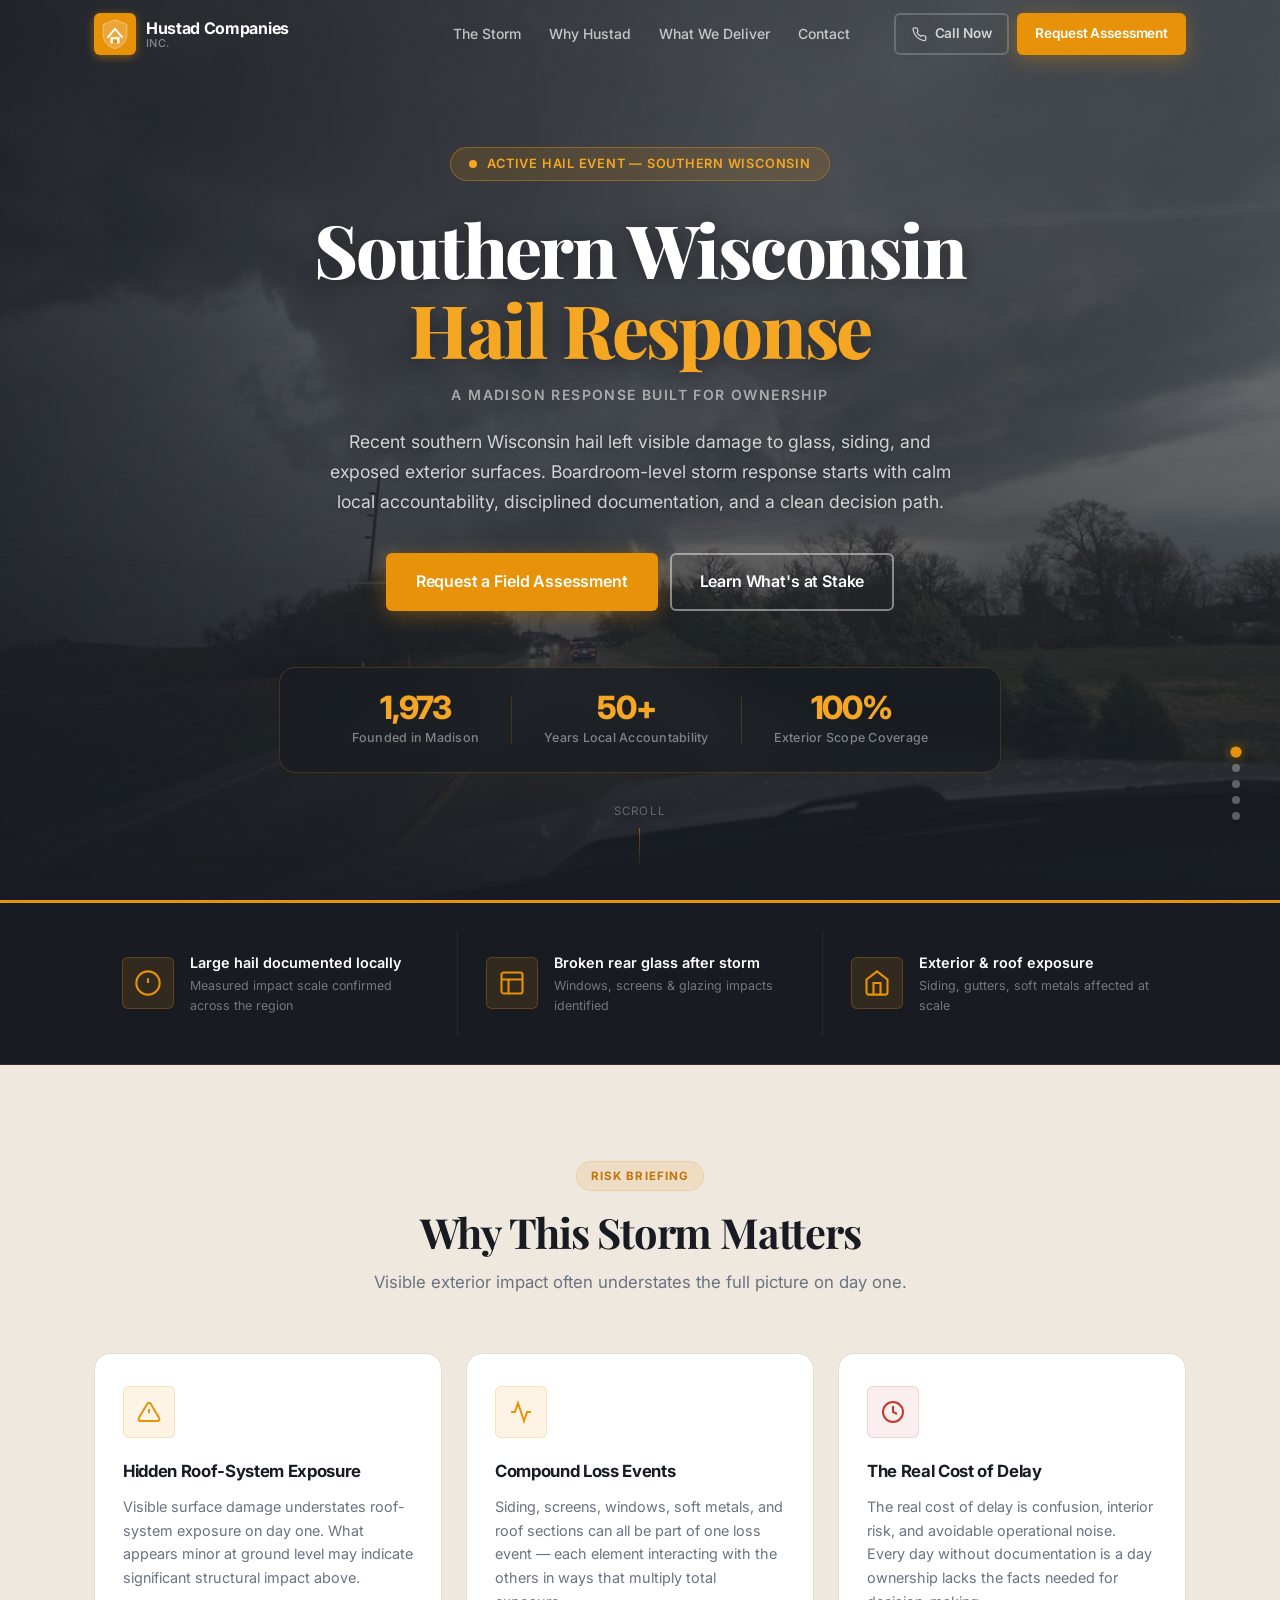
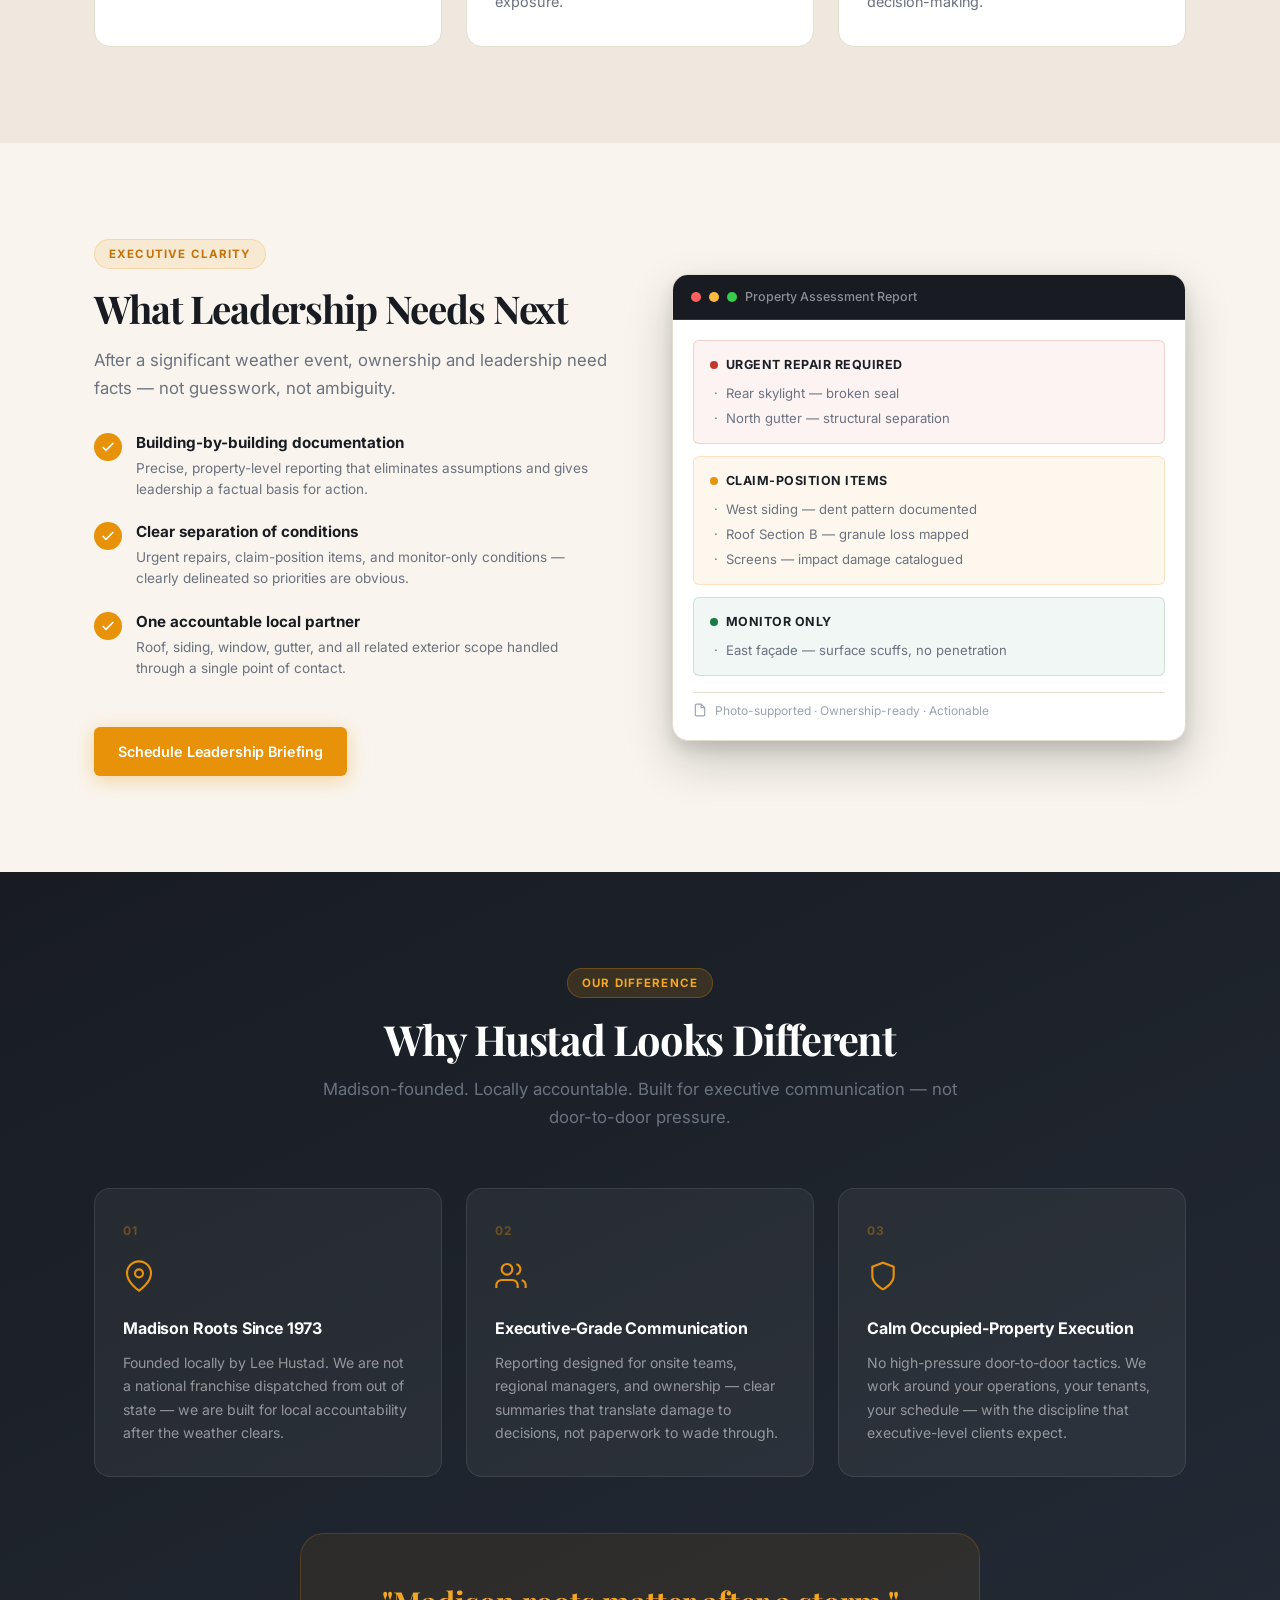
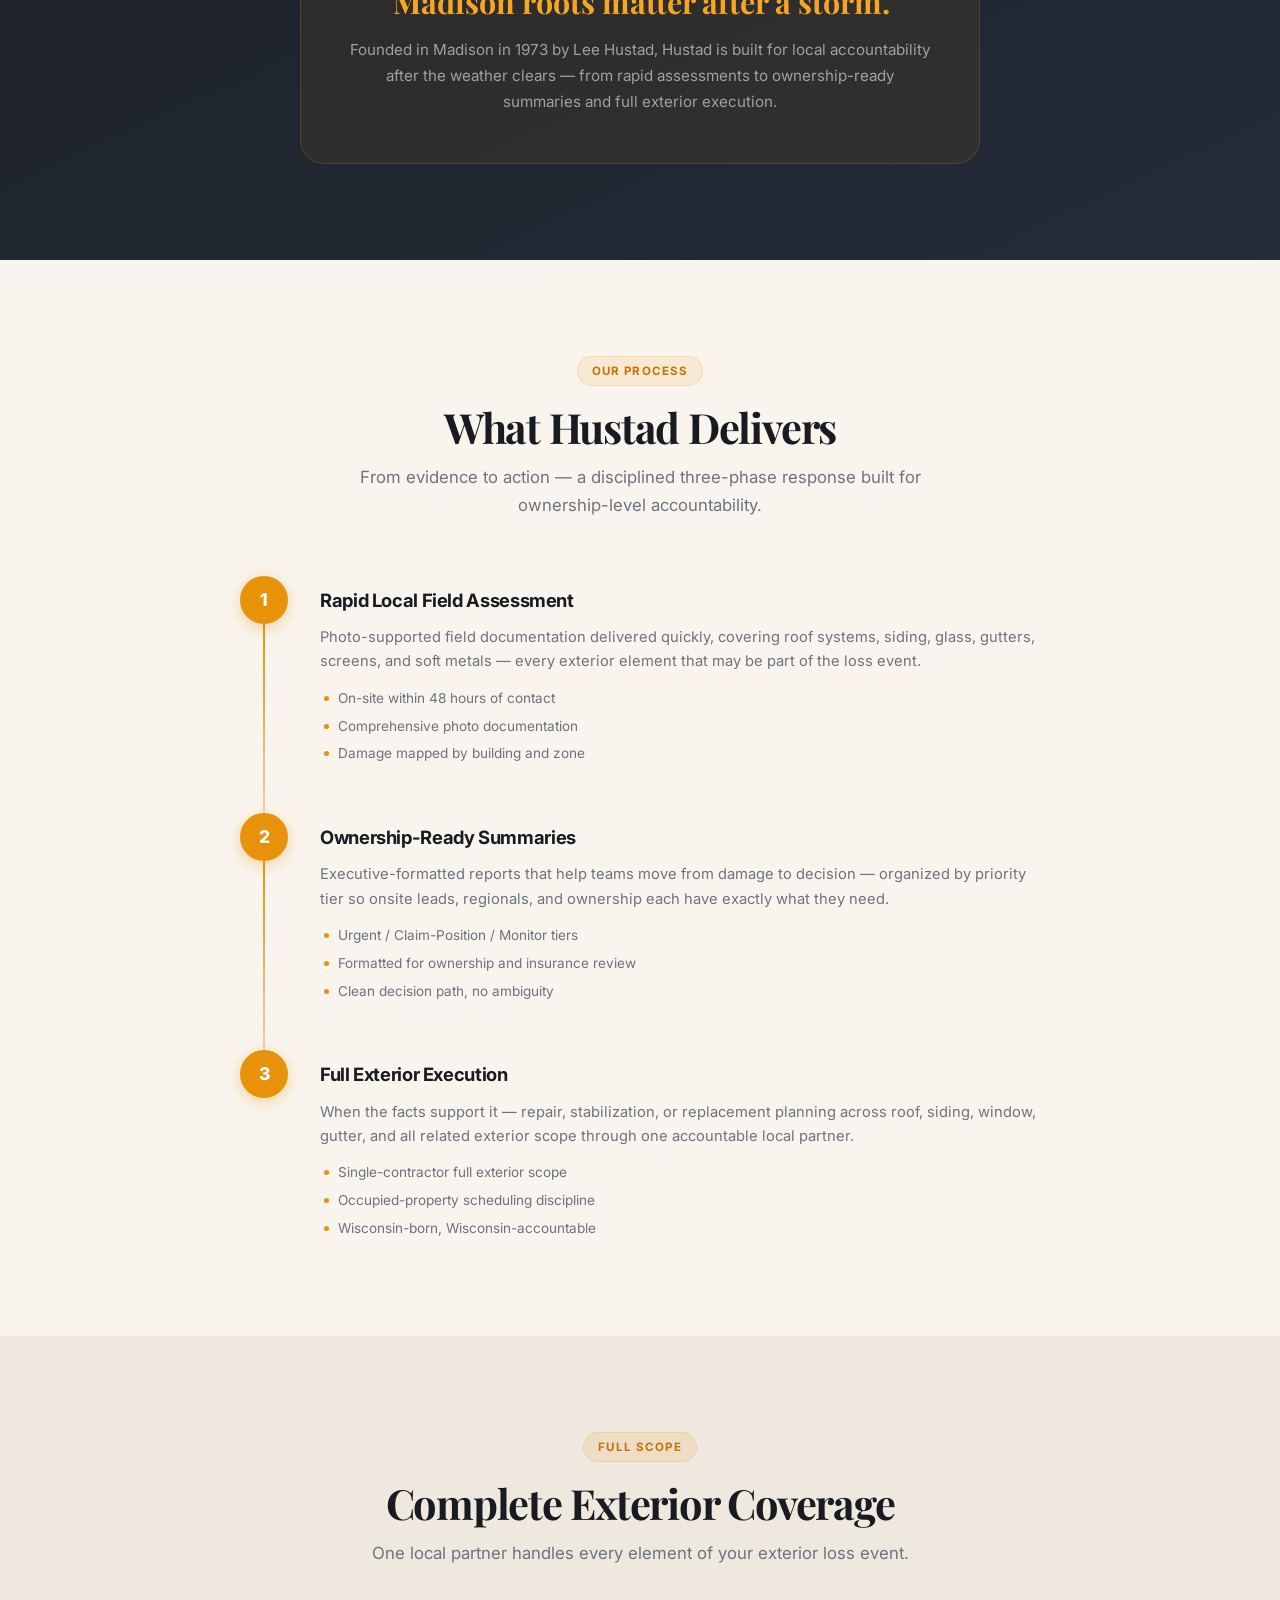
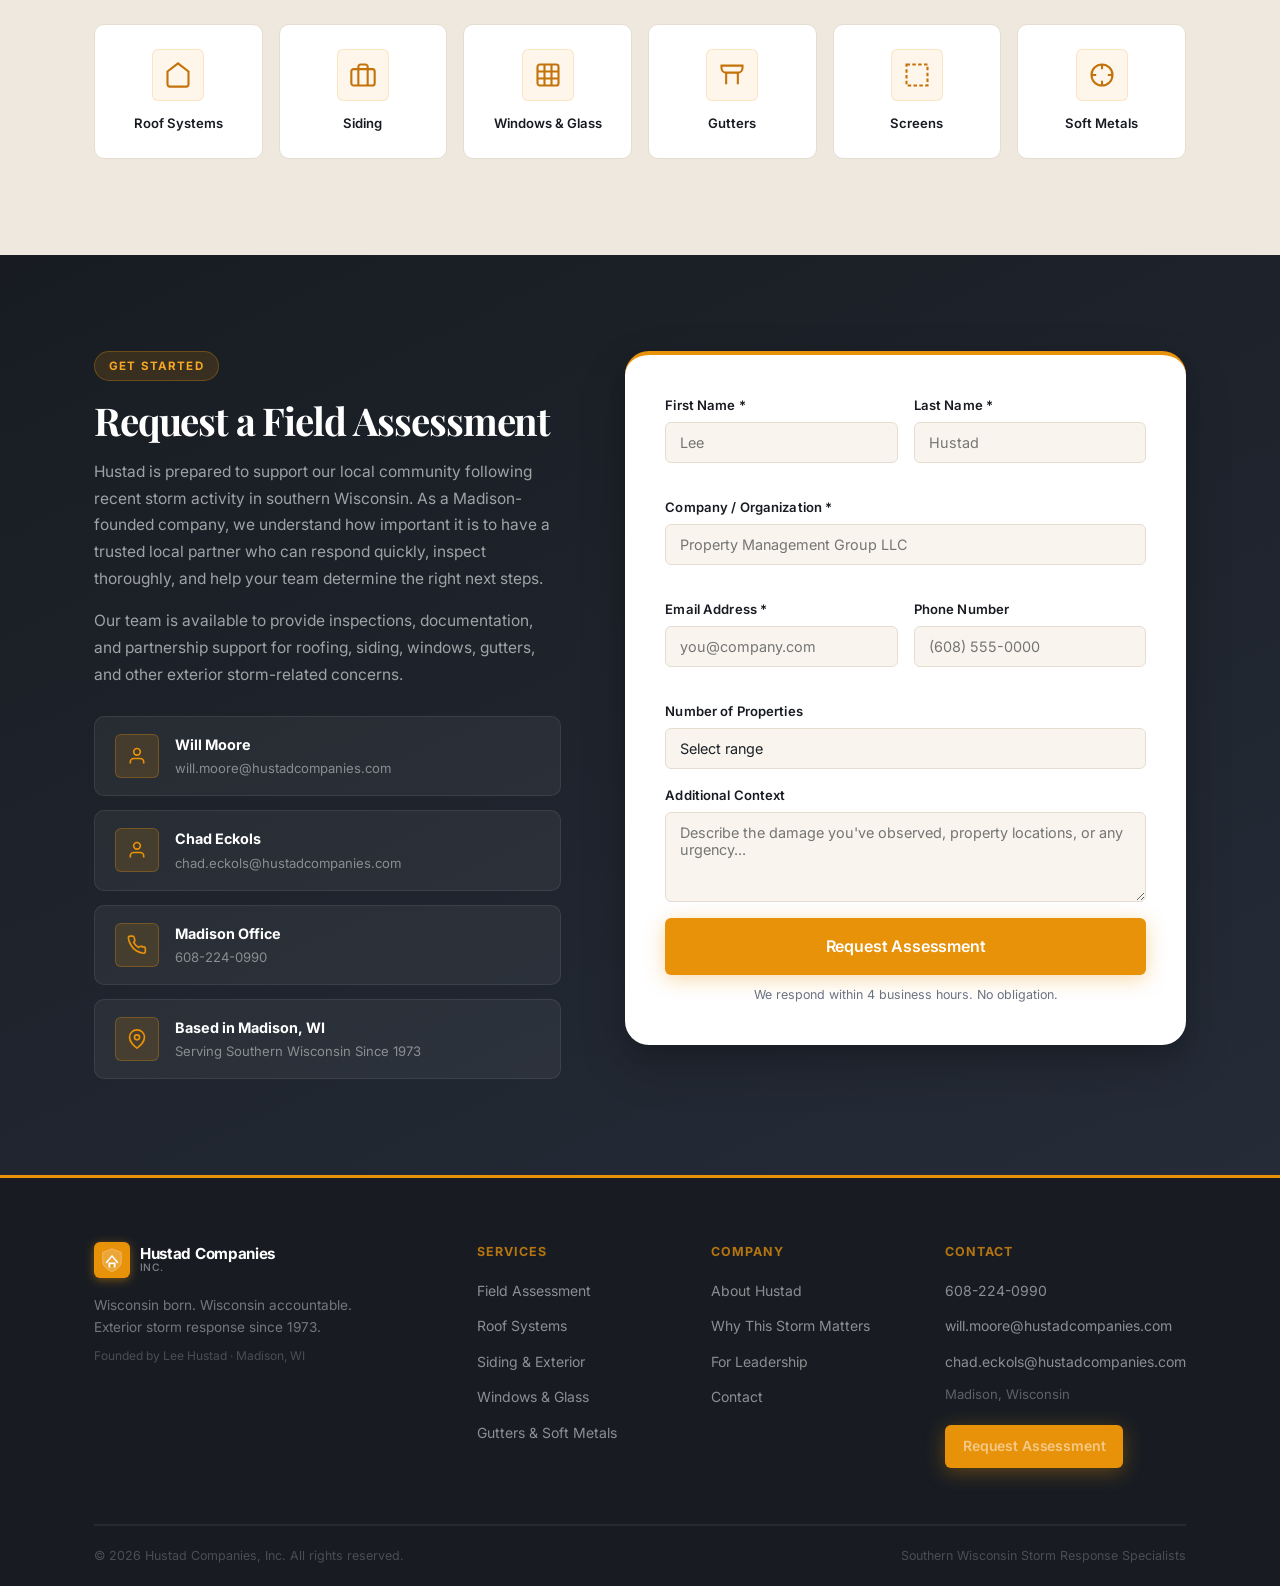
==== index.html @ a343a1a8 "first commit" ====
<!DOCTYPE html>
<html lang="en">
<head>
  <meta charset="UTF-8" />
  <meta name="viewport" content="width=device-width, initial-scale=1.0" />
  <title>Hustad Companies, Inc. | Southern Wisconsin Hail Response</title>
  <link rel="preconnect" href="https://fonts.googleapis.com" />
  <link rel="preconnect" href="https://fonts.gstatic.com" crossorigin />
  <link href="https://fonts.googleapis.com/css2?family=Inter:wght@300;400;500;600;700;800&family=Playfair+Display:wght@700;800&display=swap" rel="stylesheet" />
  <link rel="stylesheet" href="styles.css" />
</head>
<body>

  <!-- ─── NAV ─── -->
  <header class="nav" id="nav">
    <div class="nav__inner">
      <a class="nav__logo" href="#">
        <div class="nav__logo-mark">
          <svg width="28" height="30" viewBox="0 0 40 43" fill="none" xmlns="http://www.w3.org/2000/svg" aria-hidden="true">
            <!-- Shield body -->
            <path d="M20 1L37 7.8V21.5C37 32.5 29.5 39.8 20 42.5C10.5 39.8 3 32.5 3 21.5V7.8L20 1Z" fill="white" fill-opacity="0.18"/>
            <!-- Roof / gable -->
            <polyline points="10,26 20,14 30,26" stroke="white" stroke-width="2.8" stroke-linejoin="round" stroke-linecap="round" fill="none"/>
            <!-- House walls -->
            <rect x="13.5" y="26" width="13" height="9" fill="white"/>
            <!-- Door -->
            <rect x="17" y="29" width="6" height="6" rx="0.5" fill="#E8920A"/>
            <!-- Shield border accent -->
            <path d="M20 1L37 7.8V21.5C37 32.5 29.5 39.8 20 42.5C10.5 39.8 3 32.5 3 21.5V7.8L20 1Z" stroke="white" stroke-width="1.5" stroke-opacity="0.35" fill="none"/>
          </svg>
        </div>
        <div class="nav__logo-text-group">
          <span class="nav__logo-text">Hustad Companies</span>
          <span class="nav__logo-sub">Inc.</span>
        </div>
      </a>
      <nav class="nav__links" id="navLinks">
        <a href="#why-storm">The Storm</a>
        <a href="#why-hustad">Why Hustad</a>
        <a href="#what-we-deliver">What We Deliver</a>
        <a href="#contact">Contact</a>
      </nav>
      <div class="nav__cta-group">
        <a href="tel:+16082240990" class="btn btn--ghost btn--sm">
          <svg width="15" height="15" viewBox="0 0 24 24" fill="none" stroke="currentColor" stroke-width="2"><path d="M22 16.92v3a2 2 0 0 1-2.18 2 19.79 19.79 0 0 1-8.63-3.07A19.5 19.5 0 0 1 4.69 12a19.79 19.79 0 0 1-3.07-8.67A2 2 0 0 1 3.6 1.27h3a2 2 0 0 1 2 1.72c.127.96.361 1.903.7 2.81a2 2 0 0 1-.45 2.11L7.91 8.91a16 16 0 0 0 6.16 6.16l.97-.97a2 2 0 0 1 2.11-.45c.907.339 1.85.573 2.81.7A2 2 0 0 1 22 16.92z"/></svg>
          Call Now
        </a>
        <a href="#contact" class="btn btn--primary btn--sm">Request Assessment</a>
      </div>
      <button class="nav__hamburger" id="hamburger" aria-label="Toggle menu">
        <span></span><span></span><span></span>
      </button>
    </div>
  </header>

  <!-- ─── HERO ─── -->
  <section class="hero">
    <!-- Slideshow background -->
    <div class="hero__slideshow" id="heroSlideshow" aria-hidden="true">
      <div class="hero__slide active" style="background-image:url('images/storm-road.jpg')"></div>
      <div class="hero__slide" style="background-image:url('images/storm-roof.jpg')"></div>
      <div class="hero__slide" style="background-image:url('images/hail-stones.jpg')"></div>
      <div class="hero__slide" style="background-image:url('images/storm-mirror.jpg')"></div>
      <div class="hero__slide" style="background-image:url('images/storm-damage.jpg')"></div>
    </div>
    <div class="hero__overlay"></div>
    <!-- Slideshow nav dots -->
    <div class="hero__dots" id="heroSlideNav" aria-label="Slideshow navigation">
      <button class="hero__dot active" data-slide="0" aria-label="Slide 1"></button>
      <button class="hero__dot" data-slide="1" aria-label="Slide 2"></button>
      <button class="hero__dot" data-slide="2" aria-label="Slide 3"></button>
      <button class="hero__dot" data-slide="3" aria-label="Slide 4"></button>
      <button class="hero__dot" data-slide="4" aria-label="Slide 5"></button>
    </div>
    <div class="hero__inner">
      <div class="hero__badge">
        <span class="pulse-dot"></span>
        Active Hail Event — Southern Wisconsin
      </div>
      <h1 class="hero__headline">
        Southern Wisconsin<br />
        <em>Hail Response</em>
      </h1>
      <p class="hero__sub">A Madison Response Built for Ownership</p>
      <p class="hero__body">
        Recent southern Wisconsin hail left visible damage to glass, siding, and exposed exterior
        surfaces. Boardroom-level storm response starts with calm local accountability, disciplined
        documentation, and a clean decision path.
      </p>
      <div class="hero__actions">
        <a href="#contact" class="btn btn--primary btn--lg">Request a Field Assessment</a>
        <a href="#why-storm" class="btn btn--outline btn--lg">Learn What's at Stake</a>
      </div>
      <div class="hero__stats">
        <div class="stat">
          <span class="stat__num">1973</span>
          <span class="stat__label">Founded in Madison</span>
        </div>
        <div class="stat__divider"></div>
        <div class="stat">
          <span class="stat__num">50+</span>
          <span class="stat__label">Years Local Accountability</span>
        </div>
        <div class="stat__divider"></div>
        <div class="stat">
          <span class="stat__num">100%</span>
          <span class="stat__label">Exterior Scope Coverage</span>
        </div>
      </div>
    </div>
    <div class="hero__scroll-cue" aria-hidden="true">
      <span>Scroll</span>
      <div class="hero__scroll-line"></div>
    </div>
  </section>

  <!-- ─── IMPACT BANNER ─── -->
  <section class="impact-banner">
    <div class="container">
      <div class="impact-banner__grid">
        <div class="impact-item">
          <div class="impact-item__icon">
            <svg width="28" height="28" viewBox="0 0 24 24" fill="none" stroke="currentColor" stroke-width="1.8"><circle cx="12" cy="12" r="10"/><line x1="12" y1="8" x2="12" y2="12"/><line x1="12" y1="16" x2="12.01" y2="16"/></svg>
          </div>
          <div>
            <strong>Large hail documented locally</strong>
            <span>Measured impact scale confirmed across the region</span>
          </div>
        </div>
        <div class="impact-item">
          <div class="impact-item__icon">
            <svg width="28" height="28" viewBox="0 0 24 24" fill="none" stroke="currentColor" stroke-width="1.8"><rect x="3" y="3" width="18" height="18" rx="2"/><path d="M3 9h18M9 21V9"/></svg>
          </div>
          <div>
            <strong>Broken rear glass after storm</strong>
            <span>Windows, screens &amp; glazing impacts identified</span>
          </div>
        </div>
        <div class="impact-item">
          <div class="impact-item__icon">
            <svg width="28" height="28" viewBox="0 0 24 24" fill="none" stroke="currentColor" stroke-width="1.8"><path d="M3 9l9-7 9 7v11a2 2 0 0 1-2 2H5a2 2 0 0 1-2-2z"/><polyline points="9 22 9 12 15 12 15 22"/></svg>
          </div>
          <div>
            <strong>Exterior &amp; roof exposure</strong>
            <span>Siding, gutters, soft metals affected at scale</span>
          </div>
        </div>
      </div>
    </div>
  </section>

  <!-- ─── WHY STORM ─── -->
  <section class="section section--alt" id="why-storm">
    <div class="container">
      <div class="section__header">
        <div class="section__tag">Risk Briefing</div>
        <h2>Why This Storm Matters</h2>
        <p>Visible exterior impact often understates the full picture on day one.</p>
      </div>
      <div class="cards-grid">
        <div class="card card--accent">
          <div class="card__icon card__icon--amber">
            <svg width="24" height="24" viewBox="0 0 24 24" fill="none" stroke="currentColor" stroke-width="2"><path d="M10.29 3.86L1.82 18a2 2 0 0 0 1.71 3h16.94a2 2 0 0 0 1.71-3L13.71 3.86a2 2 0 0 0-3.42 0z"/><line x1="12" y1="9" x2="12" y2="13"/><line x1="12" y1="17" x2="12.01" y2="17"/></svg>
          </div>
          <h3>Hidden Roof-System Exposure</h3>
          <p>Visible surface damage understates roof-system exposure on day one. What appears minor at ground level may indicate significant structural impact above.</p>
        </div>
        <div class="card card--accent">
          <div class="card__icon card__icon--amber">
            <svg width="24" height="24" viewBox="0 0 24 24" fill="none" stroke="currentColor" stroke-width="2"><polyline points="22 12 18 12 15 21 9 3 6 12 2 12"/></svg>
          </div>
          <h3>Compound Loss Events</h3>
          <p>Siding, screens, windows, soft metals, and roof sections can all be part of one loss event — each element interacting with the others in ways that multiply total exposure.</p>
        </div>
        <div class="card card--accent">
          <div class="card__icon card__icon--red">
            <svg width="24" height="24" viewBox="0 0 24 24" fill="none" stroke="currentColor" stroke-width="2"><circle cx="12" cy="12" r="10"/><polyline points="12 6 12 12 16 14"/></svg>
          </div>
          <h3>The Real Cost of Delay</h3>
          <p>The real cost of delay is confusion, interior risk, and avoidable operational noise. Every day without documentation is a day ownership lacks the facts needed for decision-making.</p>
        </div>
      </div>
    </div>
  </section>

  <!-- ─── WHAT LEADERSHIP NEEDS ─── -->
  <section class="section" id="leadership">
    <div class="container">
      <div class="two-col">
        <div class="two-col__text">
          <div class="section__tag">Executive Clarity</div>
          <h2>What Leadership Needs Next</h2>
          <p class="lead">After a significant weather event, ownership and leadership need facts — not guesswork, not ambiguity.</p>
          <ul class="check-list">
            <li>
              <div class="check-list__icon">
                <svg width="16" height="16" viewBox="0 0 24 24" fill="none" stroke="currentColor" stroke-width="2.5"><polyline points="20 6 9 17 4 12"/></svg>
              </div>
              <div>
                <strong>Building-by-building documentation</strong>
                <span>Precise, property-level reporting that eliminates assumptions and gives leadership a factual basis for action.</span>
              </div>
            </li>
            <li>
              <div class="check-list__icon">
                <svg width="16" height="16" viewBox="0 0 24 24" fill="none" stroke="currentColor" stroke-width="2.5"><polyline points="20 6 9 17 4 12"/></svg>
              </div>
              <div>
                <strong>Clear separation of conditions</strong>
                <span>Urgent repairs, claim-position items, and monitor-only conditions — clearly delineated so priorities are obvious.</span>
              </div>
            </li>
            <li>
              <div class="check-list__icon">
                <svg width="16" height="16" viewBox="0 0 24 24" fill="none" stroke="currentColor" stroke-width="2.5"><polyline points="20 6 9 17 4 12"/></svg>
              </div>
              <div>
                <strong>One accountable local partner</strong>
                <span>Roof, siding, window, gutter, and all related exterior scope handled through a single point of contact.</span>
              </div>
            </li>
          </ul>
          <a href="#contact" class="btn btn--primary btn--md mt-1">Schedule Leadership Briefing</a>
        </div>
        <div class="two-col__visual">
          <div class="visual-card">
            <div class="visual-card__header">
              <div class="visual-card__dot visual-card__dot--red"></div>
              <div class="visual-card__dot visual-card__dot--amber"></div>
              <div class="visual-card__dot visual-card__dot--green"></div>
              <span>Property Assessment Report</span>
            </div>
            <div class="visual-card__body">
              <div class="report-row report-row--urgent">
                <div class="report-row__label">
                  <div class="report-dot report-dot--red"></div>
                  Urgent Repair Required
                </div>
                <div class="report-row__items">
                  <span>Rear skylight — broken seal</span>
                  <span>North gutter — structural separation</span>
                </div>
              </div>
              <div class="report-row report-row--claim">
                <div class="report-row__label">
                  <div class="report-dot report-dot--amber"></div>
                  Claim-Position Items
                </div>
                <div class="report-row__items">
                  <span>West siding — dent pattern documented</span>
                  <span>Roof Section B — granule loss mapped</span>
                  <span>Screens — impact damage catalogued</span>
                </div>
              </div>
              <div class="report-row report-row--monitor">
                <div class="report-row__label">
                  <div class="report-dot report-dot--green"></div>
                  Monitor Only
                </div>
                <div class="report-row__items">
                  <span>East façade — surface scuffs, no penetration</span>
                </div>
              </div>
              <div class="report-footer">
                <svg width="14" height="14" viewBox="0 0 24 24" fill="none" stroke="currentColor" stroke-width="2"><path d="M14 2H6a2 2 0 0 0-2 2v16a2 2 0 0 0 2 2h12a2 2 0 0 0 2-2V8z"/><polyline points="14 2 14 8 20 8"/></svg>
                Photo-supported · Ownership-ready · Actionable
              </div>
            </div>
          </div>
        </div>
      </div>
    </div>
  </section>

  <!-- ─── WHY HUSTAD ─── -->
  <section class="section section--dark" id="why-hustad">
    <div class="container">
      <div class="section__header section__header--light">
        <div class="section__tag section__tag--light">Our Difference</div>
        <h2>Why Hustad Looks Different</h2>
        <p>Madison-founded. Locally accountable. Built for executive communication — not door-to-door pressure.</p>
      </div>
      <div class="diff-grid">
        <div class="diff-card">
          <div class="diff-card__number">01</div>
          <div class="diff-card__icon">
            <svg width="32" height="32" viewBox="0 0 24 24" fill="none" stroke="currentColor" stroke-width="1.6"><path d="M21 10c0 7-9 13-9 13s-9-6-9-13a9 9 0 0 1 18 0z"/><circle cx="12" cy="10" r="3"/></svg>
          </div>
          <h3>Madison Roots Since 1973</h3>
          <p>Founded locally by Lee Hustad. We are not a national franchise dispatched from out of state — we are built for local accountability after the weather clears.</p>
        </div>
        <div class="diff-card">
          <div class="diff-card__number">02</div>
          <div class="diff-card__icon">
            <svg width="32" height="32" viewBox="0 0 24 24" fill="none" stroke="currentColor" stroke-width="1.6"><path d="M17 21v-2a4 4 0 0 0-4-4H5a4 4 0 0 0-4 4v2"/><circle cx="9" cy="7" r="4"/><path d="M23 21v-2a4 4 0 0 0-3-3.87"/><path d="M16 3.13a4 4 0 0 1 0 7.75"/></svg>
          </div>
          <h3>Executive-Grade Communication</h3>
          <p>Reporting designed for onsite teams, regional managers, and ownership — clear summaries that translate damage to decisions, not paperwork to wade through.</p>
        </div>
        <div class="diff-card">
          <div class="diff-card__number">03</div>
          <div class="diff-card__icon">
            <svg width="32" height="32" viewBox="0 0 24 24" fill="none" stroke="currentColor" stroke-width="1.6"><path d="M12 22s8-4 8-10V5l-8-3-8 3v7c0 6 8 10 8 10z"/></svg>
          </div>
          <h3>Calm Occupied-Property Execution</h3>
          <p>No high-pressure door-to-door tactics. We work around your operations, your tenants, your schedule — with the discipline that executive-level clients expect.</p>
        </div>
      </div>
      <div class="origin-block">
        <div class="origin-block__quote">
          "Madison roots matter after a storm."
        </div>
        <p>Founded in Madison in 1973 by Lee Hustad, Hustad is built for local accountability after the weather clears — from rapid assessments to ownership-ready summaries and full exterior execution.</p>
      </div>
    </div>
  </section>

  <!-- ─── WHAT WE DELIVER ─── -->
  <section class="section" id="what-we-deliver">
    <div class="container">
      <div class="section__header">
        <div class="section__tag">Our Process</div>
        <h2>What Hustad Delivers</h2>
        <p>From evidence to action — a disciplined three-phase response built for ownership-level accountability.</p>
      </div>
      <div class="process-steps">
        <div class="process-step">
          <div class="process-step__num">1</div>
          <div class="process-step__connector"></div>
          <div class="process-step__content">
            <h3>Rapid Local Field Assessment</h3>
            <p>Photo-supported field documentation delivered quickly, covering roof systems, siding, glass, gutters, screens, and soft metals — every exterior element that may be part of the loss event.</p>
            <ul class="mini-list">
              <li>On-site within 48 hours of contact</li>
              <li>Comprehensive photo documentation</li>
              <li>Damage mapped by building and zone</li>
            </ul>
          </div>
        </div>
        <div class="process-step">
          <div class="process-step__num">2</div>
          <div class="process-step__connector"></div>
          <div class="process-step__content">
            <h3>Ownership-Ready Summaries</h3>
            <p>Executive-formatted reports that help teams move from damage to decision — organized by priority tier so onsite leads, regionals, and ownership each have exactly what they need.</p>
            <ul class="mini-list">
              <li>Urgent / Claim-Position / Monitor tiers</li>
              <li>Formatted for ownership and insurance review</li>
              <li>Clean decision path, no ambiguity</li>
            </ul>
          </div>
        </div>
        <div class="process-step">
          <div class="process-step__num">3</div>
          <div class="process-step__content">
            <h3>Full Exterior Execution</h3>
            <p>When the facts support it — repair, stabilization, or replacement planning across roof, siding, window, gutter, and all related exterior scope through one accountable local partner.</p>
            <ul class="mini-list">
              <li>Single-contractor full exterior scope</li>
              <li>Occupied-property scheduling discipline</li>
              <li>Wisconsin-born, Wisconsin-accountable</li>
            </ul>
          </div>
        </div>
      </div>
    </div>
  </section>

  <!-- ─── SCOPE COVERAGE ─── -->
  <section class="section section--alt">
    <div class="container">
      <div class="section__header">
        <div class="section__tag">Full Scope</div>
        <h2>Complete Exterior Coverage</h2>
        <p>One local partner handles every element of your exterior loss event.</p>
      </div>
      <div class="scope-grid">
        <div class="scope-item">
          <div class="scope-item__icon">
            <svg width="28" height="28" viewBox="0 0 24 24" fill="none" stroke="currentColor" stroke-width="1.8"><path d="M3 9l9-7 9 7v11a2 2 0 0 1-2 2H5a2 2 0 0 1-2-2z"/></svg>
          </div>
          <span>Roof Systems</span>
        </div>
        <div class="scope-item">
          <div class="scope-item__icon">
            <svg width="28" height="28" viewBox="0 0 24 24" fill="none" stroke="currentColor" stroke-width="1.8"><rect x="2" y="7" width="20" height="14" rx="2"/><path d="M16 21V5a2 2 0 0 0-2-2h-4a2 2 0 0 0-2 2v16"/></svg>
          </div>
          <span>Siding</span>
        </div>
        <div class="scope-item">
          <div class="scope-item__icon">
            <svg width="28" height="28" viewBox="0 0 24 24" fill="none" stroke="currentColor" stroke-width="1.8"><rect x="3" y="3" width="18" height="18" rx="2"/><path d="M3 9h18M3 15h18M9 3v18M15 3v18"/></svg>
          </div>
          <span>Windows &amp; Glass</span>
        </div>
        <div class="scope-item">
          <div class="scope-item__icon">
            <svg width="28" height="28" viewBox="0 0 24 24" fill="none" stroke="currentColor" stroke-width="1.8"><path d="M3 4h18v2a4 4 0 0 1-4 4H7a4 4 0 0 1-4-4V4z"/><path d="M7 10v10M17 10v10"/></svg>
          </div>
          <span>Gutters</span>
        </div>
        <div class="scope-item">
          <div class="scope-item__icon">
            <svg width="28" height="28" viewBox="0 0 24 24" fill="none" stroke="currentColor" stroke-width="1.8"><path d="M3 3h18v18H3z" stroke-dasharray="3 2"/></svg>
          </div>
          <span>Screens</span>
        </div>
        <div class="scope-item">
          <div class="scope-item__icon">
            <svg width="28" height="28" viewBox="0 0 24 24" fill="none" stroke="currentColor" stroke-width="1.8"><circle cx="12" cy="12" r="9"/><path d="M12 3v4M12 17v4M3 12h4M17 12h4"/></svg>
          </div>
          <span>Soft Metals</span>
        </div>
      </div>
    </div>
  </section>

  <!-- ─── CONTACT ─── -->
  <section class="section section--dark" id="contact">
    <div class="container">
      <div class="contact-grid">
        <div class="contact-info">
          <div class="section__tag section__tag--light">Get Started</div>
          <h2>Request a Field Assessment</h2>
          <p>Hustad is prepared to support our local community following recent storm activity in southern Wisconsin. As a Madison-founded company, we understand how important it is to have a trusted local partner who can respond quickly, inspect thoroughly, and help your team determine the right next steps.</p>
          <p class="contact-info__sub">Our team is available to provide inspections, documentation, and partnership support for roofing, siding, windows, gutters, and other exterior storm-related concerns.</p>
          <div class="contact-methods">
            <a href="mailto:will.moore@hustadcompanies.com" class="contact-method">
              <div class="contact-method__icon">
                <svg width="20" height="20" viewBox="0 0 24 24" fill="none" stroke="currentColor" stroke-width="2"><path d="M20 21v-2a4 4 0 0 0-4-4H8a4 4 0 0 0-4 4v2"/><circle cx="12" cy="7" r="4"/></svg>
              </div>
              <div>
                <strong>Will Moore</strong>
                <span>will.moore@hustadcompanies.com</span>
              </div>
            </a>
            <a href="mailto:chad.eckols@hustadcompanies.com" class="contact-method">
              <div class="contact-method__icon">
                <svg width="20" height="20" viewBox="0 0 24 24" fill="none" stroke="currentColor" stroke-width="2"><path d="M20 21v-2a4 4 0 0 0-4-4H8a4 4 0 0 0-4 4v2"/><circle cx="12" cy="7" r="4"/></svg>
              </div>
              <div>
                <strong>Chad Eckols</strong>
                <span>chad.eckols@hustadcompanies.com</span>
              </div>
            </a>
            <a href="tel:+16082240990" class="contact-method">
              <div class="contact-method__icon">
                <svg width="20" height="20" viewBox="0 0 24 24" fill="none" stroke="currentColor" stroke-width="2"><path d="M22 16.92v3a2 2 0 0 1-2.18 2 19.79 19.79 0 0 1-8.63-3.07A19.5 19.5 0 0 1 4.69 12a19.79 19.79 0 0 1-3.07-8.67A2 2 0 0 1 3.6 1.27h3a2 2 0 0 1 2 1.72c.127.96.361 1.903.7 2.81a2 2 0 0 1-.45 2.11L7.91 8.91a16 16 0 0 0 6.16 6.16l.97-.97a2 2 0 0 1 2.11-.45c.907.339 1.85.573 2.81.7A2 2 0 0 1 22 16.92z"/></svg>
              </div>
              <div>
                <strong>Madison Office</strong>
                <span>608-224-0990</span>
              </div>
            </a>
            <div class="contact-method contact-method--static">
              <div class="contact-method__icon">
                <svg width="20" height="20" viewBox="0 0 24 24" fill="none" stroke="currentColor" stroke-width="2"><path d="M21 10c0 7-9 13-9 13s-9-6-9-13a9 9 0 0 1 18 0z"/><circle cx="12" cy="10" r="3"/></svg>
              </div>
              <div>
                <strong>Based in Madison, WI</strong>
                <span>Serving Southern Wisconsin Since 1973</span>
              </div>
            </div>
          </div>
        </div>
        <div class="contact-form-wrap">
          <form class="contact-form" id="contactForm" novalidate>
            <div class="form-row">
              <div class="form-group">
                <label for="firstName">First Name *</label>
                <input type="text" id="firstName" name="firstName" placeholder="Lee" required />
                <span class="form-error" id="firstNameError"></span>
              </div>
              <div class="form-group">
                <label for="lastName">Last Name *</label>
                <input type="text" id="lastName" name="lastName" placeholder="Hustad" required />
                <span class="form-error" id="lastNameError"></span>
              </div>
            </div>
            <div class="form-group">
              <label for="company">Company / Organization *</label>
              <input type="text" id="company" name="company" placeholder="Property Management Group LLC" required />
              <span class="form-error" id="companyError"></span>
            </div>
            <div class="form-row">
              <div class="form-group">
                <label for="email">Email Address *</label>
                <input type="email" id="email" name="email" placeholder="you@company.com" required />
                <span class="form-error" id="emailError"></span>
              </div>
              <div class="form-group">
                <label for="phone">Phone Number</label>
                <input type="tel" id="phone" name="phone" placeholder="(608) 555-0000" />
              </div>
            </div>
            <div class="form-group">
              <label for="propertyCount">Number of Properties</label>
              <select id="propertyCount" name="propertyCount">
                <option value="">Select range</option>
                <option value="1">1 property</option>
                <option value="2-5">2–5 properties</option>
                <option value="6-20">6–20 properties</option>
                <option value="21+">21+ properties</option>
              </select>
            </div>
            <div class="form-group">
              <label for="message">Additional Context</label>
              <textarea id="message" name="message" rows="3" placeholder="Describe the damage you've observed, property locations, or any urgency..."></textarea>
            </div>
            <!-- Hidden fields for email context -->
            <input type="checkbox" name="botcheck" class="hidden" tabindex="-1" autocomplete="off" />
            <input type="hidden" id="submittedAt" name="submitted_at" />
            <div class="form-footer">
              <button type="submit" class="btn btn--primary btn--lg btn--full" id="submitBtn">
                <span id="submitLabel">Request Assessment</span>
                <svg id="submitSpinner" class="spinner hidden" width="18" height="18" viewBox="0 0 24 24" fill="none" stroke="currentColor" stroke-width="2"><path d="M21 12a9 9 0 1 1-6.219-8.56"/></svg>
              </button>
              <p class="form-note">We respond within 4 business hours. No obligation.</p>
            </div>
            <div class="form-error-msg hidden" id="formError">
              <svg width="18" height="18" viewBox="0 0 24 24" fill="none" stroke="currentColor" stroke-width="2"><circle cx="12" cy="12" r="10"/><line x1="12" y1="8" x2="12" y2="12"/><line x1="12" y1="16" x2="12.01" y2="16"/></svg>
              <span id="formErrorText">Unable to send your request. Please call us directly at 608-224-0990.</span>
            </div>
            <div class="form-success hidden" id="formSuccess">
              <div class="form-success__icon">
                <svg width="32" height="32" viewBox="0 0 24 24" fill="none" stroke="currentColor" stroke-width="2"><polyline points="20 6 9 17 4 12"/></svg>
              </div>
              <h3>Request Received</h3>
              <p>A member of the Hustad Companies, Inc. response team will be in contact within 4 business hours to schedule your field assessment.</p>
            </div>
          </form>
        </div>
      </div>
    </div>
  </section>

  <!-- ─── FOOTER ─── -->
  <footer class="footer">
    <div class="container">
      <div class="footer__grid">
        <div class="footer__brand">
          <div class="footer__logo">
            <div class="nav__logo-mark">
              <svg width="22" height="24" viewBox="0 0 40 43" fill="none" xmlns="http://www.w3.org/2000/svg" aria-hidden="true">
                <path d="M20 1L37 7.8V21.5C37 32.5 29.5 39.8 20 42.5C10.5 39.8 3 32.5 3 21.5V7.8L20 1Z" fill="white" fill-opacity="0.18"/>
                <polyline points="10,26 20,14 30,26" stroke="white" stroke-width="2.8" stroke-linejoin="round" stroke-linecap="round" fill="none"/>
                <rect x="13.5" y="26" width="13" height="9" fill="white"/>
                <rect x="17" y="29" width="6" height="6" rx="0.5" fill="#E8920A"/>
                <path d="M20 1L37 7.8V21.5C37 32.5 29.5 39.8 20 42.5C10.5 39.8 3 32.5 3 21.5V7.8L20 1Z" stroke="white" stroke-width="1.5" stroke-opacity="0.35" fill="none"/>
              </svg>
            </div>
            <div class="nav__logo-text-group">
              <span class="nav__logo-text">Hustad Companies</span>
              <span class="nav__logo-sub">Inc.</span>
            </div>
          </div>
          <p>Wisconsin born. Wisconsin accountable.<br />Exterior storm response since 1973.</p>
          <p class="footer__founding">Founded by Lee Hustad · Madison, WI</p>
        </div>
        <div class="footer__col">
          <h4>Services</h4>
          <ul>
            <li><a href="#what-we-deliver">Field Assessment</a></li>
            <li><a href="#what-we-deliver">Roof Systems</a></li>
            <li><a href="#what-we-deliver">Siding &amp; Exterior</a></li>
            <li><a href="#what-we-deliver">Windows &amp; Glass</a></li>
            <li><a href="#what-we-deliver">Gutters &amp; Soft Metals</a></li>
          </ul>
        </div>
        <div class="footer__col">
          <h4>Company</h4>
          <ul>
            <li><a href="#why-hustad">About Hustad</a></li>
            <li><a href="#why-storm">Why This Storm Matters</a></li>
            <li><a href="#leadership">For Leadership</a></li>
            <li><a href="#contact">Contact</a></li>
          </ul>
        </div>
        <div class="footer__col">
          <h4>Contact</h4>
          <ul>
            <li><a href="tel:+16082240990">608-224-0990</a></li>
            <li><a href="mailto:will.moore@hustadcompanies.com">will.moore@hustadcompanies.com</a></li>
            <li><a href="mailto:chad.eckols@hustadcompanies.com">chad.eckols@hustadcompanies.com</a></li>
            <li class="footer__location">Madison, Wisconsin</li>
          </ul>
          <a href="#contact" class="btn btn--primary btn--sm mt-1">Request Assessment</a>
        </div>
      </div>
      <div class="footer__bottom">
        <span>&copy; 2026 Hustad Companies, Inc. All rights reserved.</span>
        <span>Southern Wisconsin Storm Response Specialists</span>
      </div>
    </div>
  </footer>

  <!-- ─── STICKY CTA (mobile) ─── -->
  <div class="sticky-cta" id="stickyCta">
    <a href="tel:+16082240990" class="btn btn--ghost btn--sm">Call Now</a>
    <a href="#contact" class="btn btn--primary btn--sm">Free Assessment</a>
  </div>

  <script src="main.js"></script>
</body>
</html>
---- styles.css ----
/* ══════════════════════════════════════════════
   HUSTAD | HAIL RESPONSE — STYLESHEET
   Color system (Storm Amber theme):
     Charcoal  #181C22  primary dark
     Storm     #252C38  mid dark / cards
     Amber     #E8920A  primary accent
     Amber-lt  #F5A623  light amber / hover
     Ember     #C4720A  dark amber
     Red       #C0392B  urgent
     Green     #1A7A43  safe/monitor
     Cream     #F9F5EE  light page bg
     Warm-gray #EEE8DF  alt section bg
   ══════════════════════════════════════════════ */

/* ── Reset & Base ── */
*, *::before, *::after { box-sizing: border-box; margin: 0; padding: 0; }

:root {
  --charcoal:   #181C22;
  --storm:      #252C38;
  --storm-lt:   #2F3847;
  --amber:      #E8920A;
  --amber-lt:   #F5A623;
  --amber-dk:   #C4720A;
  --ember:      #92400E;
  --red:        #C0392B;
  --red-lt:     #E74C3C;
  --green:      #1A7A43;
  --green-lt:   #27AE60;
  --white:      #FFFFFF;
  --cream:      #F9F5EE;
  --warm-gray:  #EEE8DF;
  --warm-100:   #F4EFE7;
  --warm-200:   #E5DDD0;
  --slate:      #6B7280;
  --slate-lt:   #9CA3AF;
  --ink:        #1C2027;

  --radius-sm:  6px;
  --radius:     10px;
  --radius-lg:  16px;
  --radius-xl:  24px;

  --shadow-sm:  0 1px 3px rgba(0,0,0,.10), 0 1px 2px rgba(0,0,0,.06);
  --shadow:     0 4px 16px rgba(0,0,0,.12), 0 2px 6px rgba(0,0,0,.07);
  --shadow-lg:  0 20px 48px rgba(0,0,0,.20), 0 8px 16px rgba(0,0,0,.10);
  --shadow-amber: 0 4px 20px rgba(232,146,10,.35);

  --font-sans:  'Inter', system-ui, -apple-system, sans-serif;
  --font-serif: 'Playfair Display', Georgia, serif;

  --transition: 220ms cubic-bezier(.4,0,.2,1);
}

html { scroll-behavior: smooth; font-size: 16px; }

body {
  font-family: var(--font-sans);
  color: var(--ink);
  background: var(--cream);
  line-height: 1.6;
  -webkit-font-smoothing: antialiased;
}

img { display: block; max-width: 100%; }
a   { color: inherit; text-decoration: none; }
button { cursor: pointer; border: none; background: none; font: inherit; }
ul { list-style: none; }

.container {
  max-width: 1140px;
  margin: 0 auto;
  padding: 0 24px;
}

.mt-1 { margin-top: 1.25rem; }

/* ── Buttons ── */
.btn {
  display: inline-flex;
  align-items: center;
  gap: 8px;
  font-weight: 600;
  border-radius: var(--radius-sm);
  transition: all var(--transition);
  white-space: nowrap;
  letter-spacing: -.01em;
}

.btn--primary {
  background: var(--amber);
  color: var(--white);
  border: 2px solid transparent;
  box-shadow: var(--shadow-amber);
}
.btn--primary:hover {
  background: var(--amber-lt);
  box-shadow: 0 6px 24px rgba(232,146,10,.5);
  transform: translateY(-1px);
}

.btn--outline {
  background: transparent;
  color: var(--white);
  border: 2px solid rgba(255,255,255,.45);
}
.btn--outline:hover {
  background: rgba(255,255,255,.1);
  border-color: var(--amber-lt);
  color: var(--amber-lt);
}

.btn--ghost {
  background: transparent;
  color: var(--ink);
  border: 2px solid var(--warm-200);
}
.btn--ghost:hover {
  border-color: var(--amber);
  color: var(--amber);
  background: rgba(232,146,10,.06);
}

.btn--sm  { padding: 8px 16px;  font-size: .85rem; }
.btn--md  { padding: 11px 22px; font-size: .9rem;  }
.btn--lg  { padding: 14px 28px; font-size: 1rem;   }
.btn--full{ width: 100%; justify-content: center; }

/* ── NAV ── */
.nav {
  position: fixed;
  top: 0; left: 0; right: 0;
  z-index: 1000;
  transition: all var(--transition);
}

.nav.scrolled {
  background: rgba(24,28,34,.96);
  backdrop-filter: blur(16px);
  -webkit-backdrop-filter: blur(16px);
  box-shadow: 0 2px 24px rgba(0,0,0,.4);
}

.nav__inner {
  max-width: 1140px;
  margin: 0 auto;
  padding: 0 24px;
  height: 68px;
  display: flex;
  align-items: center;
  gap: 32px;
}

.nav__logo {
  display: flex;
  align-items: center;
  gap: 10px;
  flex-shrink: 0;
}

.nav__logo-mark {
  width: 42px;
  height: 42px;
  background: var(--amber);
  border-radius: var(--radius-sm);
  display: flex;
  align-items: center;
  justify-content: center;
  flex-shrink: 0;
  box-shadow: 0 2px 10px rgba(232,146,10,.45);
  transition: box-shadow var(--transition);
}

.nav__logo:hover .nav__logo-mark {
  box-shadow: 0 4px 18px rgba(232,146,10,.6);
}

.nav__logo-text-group {
  display: flex;
  flex-direction: column;
  line-height: 1.15;
}

.nav__logo-text {
  font-weight: 700;
  font-size: 1rem;
  color: var(--white);
  letter-spacing: -.02em;
  white-space: nowrap;
}

.nav__logo-sub {
  font-size: .68rem;
  font-weight: 500;
  color: rgba(255,255,255,.45);
  letter-spacing: .04em;
  text-transform: uppercase;
}

.nav__links {
  display: flex;
  align-items: center;
  gap: 4px;
  margin-left: auto;
}

.nav__links a {
  color: rgba(255,255,255,.7);
  font-size: .875rem;
  font-weight: 500;
  padding: 6px 12px;
  border-radius: var(--radius-sm);
  transition: all var(--transition);
}
.nav__links a:hover {
  color: var(--amber-lt);
  background: rgba(232,146,10,.1);
}

.nav__cta-group {
  display: flex;
  align-items: center;
  gap: 8px;
  flex-shrink: 0;
}

.nav__cta-group .btn--ghost {
  color: rgba(255,255,255,.75);
  border-color: rgba(255,255,255,.2);
}
.nav__cta-group .btn--ghost:hover {
  color: var(--amber-lt);
  border-color: var(--amber);
  background: rgba(232,146,10,.1);
}

.nav__hamburger {
  display: none;
  flex-direction: column;
  gap: 5px;
  padding: 8px;
  margin-left: 8px;
}
.nav__hamburger span {
  display: block;
  width: 22px;
  height: 2px;
  background: var(--white);
  border-radius: 2px;
  transition: all var(--transition);
}

/* ── HERO ── */
.hero {
  min-height: 100vh;
  display: flex;
  flex-direction: column;
  align-items: center;
  justify-content: center;
  position: relative;
  overflow: hidden;
  padding: 100px 24px 80px;
}

/* ─ Slideshow ─ */
.hero__slideshow {
  position: absolute;
  inset: 0;
  z-index: 0;
}

.hero__slide {
  position: absolute;
  inset: 0;
  background-size: cover;
  background-position: center;
  opacity: 0;
  transform: scale(1.08);
  transition: opacity 1.4s ease, transform 8s ease;
  will-change: transform, opacity;
}

.hero__slide.active {
  opacity: 1;
  transform: scale(1);
}

.hero__slide.leaving {
  opacity: 0;
  transform: scale(1.05);
  transition: opacity 1.4s ease, transform 1.4s ease;
}

/* Multi-layer overlay: dark vignette + brand gradient */
.hero__overlay {
  position: absolute;
  inset: 0;
  z-index: 1;
  background:
    linear-gradient(to top,  rgba(24,28,34,.92) 0%,  rgba(24,28,34,.3)  40%, transparent 70%),
    linear-gradient(to right, rgba(24,28,34,.75) 0%,  transparent 60%),
    linear-gradient(160deg,   rgba(24,28,34,.65) 0%,  rgba(37,44,56,.45) 100%);
}

/* Slideshow dots */
.hero__dots {
  position: absolute;
  bottom: 80px;
  right: 40px;
  z-index: 10;
  display: flex;
  flex-direction: column;
  gap: 8px;
}

.hero__dot {
  width: 8px;
  height: 8px;
  border-radius: 50%;
  background: rgba(255,255,255,.3);
  border: none;
  padding: 0;
  cursor: pointer;
  transition: all var(--transition);
}

.hero__dot.active {
  background: var(--amber);
  transform: scale(1.4);
  box-shadow: 0 0 8px rgba(232,146,10,.6);
}

.hero__dot:hover:not(.active) {
  background: rgba(255,255,255,.6);
}

.hero__inner {
  max-width: 820px;
  text-align: center;
  position: relative;
  z-index: 2;
}

.hero__badge {
  display: inline-flex;
  align-items: center;
  gap: 10px;
  background: rgba(232,146,10,.15);
  border: 1px solid rgba(232,146,10,.4);
  color: var(--amber-lt);
  font-size: .8rem;
  font-weight: 600;
  letter-spacing: .06em;
  text-transform: uppercase;
  padding: 6px 18px;
  border-radius: 999px;
  margin-bottom: 28px;
  backdrop-filter: blur(8px);
}

.pulse-dot {
  width: 8px;
  height: 8px;
  background: var(--amber-lt);
  border-radius: 50%;
  animation: pulse 2s infinite;
  flex-shrink: 0;
}

@keyframes pulse {
  0%, 100% { opacity: 1; transform: scale(1); box-shadow: 0 0 0 0 rgba(245,166,35,.5); }
  50%       { opacity: .8; transform: scale(1.2); box-shadow: 0 0 0 6px rgba(245,166,35,0); }
}

.hero__headline {
  font-family: var(--font-serif);
  font-size: clamp(2.8rem, 6vw, 4.6rem);
  font-weight: 800;
  color: var(--white);
  line-height: 1.08;
  letter-spacing: -.03em;
  margin-bottom: 16px;
  text-shadow: 0 2px 20px rgba(0,0,0,.4);
}

.hero__headline em {
  font-style: normal;
  color: var(--amber-lt);
}

.hero__sub {
  color: rgba(255,255,255,.55);
  font-size: .875rem;
  font-weight: 600;
  letter-spacing: .1em;
  text-transform: uppercase;
  margin-bottom: 20px;
}

.hero__body {
  color: rgba(255,255,255,.78);
  font-size: 1.1rem;
  line-height: 1.72;
  max-width: 640px;
  margin: 0 auto 36px;
  text-shadow: 0 1px 4px rgba(0,0,0,.3);
}

.hero__actions {
  display: flex;
  gap: 12px;
  justify-content: center;
  flex-wrap: wrap;
  margin-bottom: 56px;
}

.hero__stats {
  display: flex;
  align-items: center;
  justify-content: center;
  background: rgba(24,28,34,.65);
  border: 1px solid rgba(232,146,10,.2);
  border-radius: var(--radius-lg);
  padding: 24px 40px;
  backdrop-filter: blur(12px);
  -webkit-backdrop-filter: blur(12px);
}

.stat { text-align: center; padding: 0 32px; }
.stat__num {
  display: block;
  font-size: 2rem;
  font-weight: 800;
  color: var(--amber-lt);
  line-height: 1;
  letter-spacing: -.04em;
}
.stat__label {
  display: block;
  font-size: .78rem;
  color: rgba(255,255,255,.45);
  margin-top: 4px;
  font-weight: 500;
  letter-spacing: .02em;
}

.stat__divider {
  width: 1px;
  height: 48px;
  background: rgba(232,146,10,.2);
  flex-shrink: 0;
}

.hero__scroll-cue {
  position: absolute;
  bottom: 32px;
  left: 50%;
  transform: translateX(-50%);
  display: flex;
  flex-direction: column;
  align-items: center;
  gap: 8px;
  color: rgba(255,255,255,.3);
  font-size: .72rem;
  letter-spacing: .1em;
  text-transform: uppercase;
  z-index: 5;
}

.hero__scroll-line {
  width: 1px;
  height: 40px;
  background: linear-gradient(to bottom, rgba(232,146,10,.5), transparent);
  animation: scrollLine 2s ease-in-out infinite;
}

@keyframes scrollLine {
  0%, 100% { opacity: 0; transform: scaleY(0); transform-origin: top; }
  50%       { opacity: 1; transform: scaleY(1); }
}

/* ── IMPACT BANNER ── */
.impact-banner {
  background: var(--charcoal);
  padding: 28px 0;
  border-bottom: 1px solid rgba(232,146,10,.15);
  border-top: 3px solid var(--amber);
}

.impact-banner__grid {
  display: grid;
  grid-template-columns: repeat(3, 1fr);
  gap: 1px;
  background: rgba(232,146,10,.1);
  border-radius: var(--radius);
  overflow: hidden;
}

.impact-item {
  display: flex;
  align-items: center;
  gap: 16px;
  padding: 20px 28px;
  background: var(--charcoal);
  transition: background var(--transition);
}
.impact-item:hover { background: var(--storm); }

.impact-item__icon {
  width: 52px;
  height: 52px;
  background: rgba(232,146,10,.12);
  border: 1px solid rgba(232,146,10,.25);
  border-radius: var(--radius-sm);
  display: flex;
  align-items: center;
  justify-content: center;
  color: var(--amber);
  flex-shrink: 0;
}

.impact-item strong {
  display: block;
  color: var(--white);
  font-size: .9rem;
  font-weight: 600;
  margin-bottom: 2px;
}

.impact-item span {
  display: block;
  color: rgba(255,255,255,.4);
  font-size: .78rem;
}

/* ── SECTIONS ── */
.section { padding: 96px 0; background: var(--cream); }
.section--alt { background: var(--warm-gray); }
.section--dark {
  background: linear-gradient(155deg, var(--charcoal) 0%, var(--storm) 100%);
  color: var(--white);
}

.section__header {
  text-align: center;
  max-width: 640px;
  margin: 0 auto 56px;
}
.section__header--light h2 { color: var(--white); }
.section__header--light p  { color: rgba(255,255,255,.6); }

.section__tag {
  display: inline-block;
  background: rgba(232,146,10,.12);
  color: var(--amber-dk);
  font-size: .72rem;
  font-weight: 700;
  letter-spacing: .1em;
  text-transform: uppercase;
  padding: 5px 14px;
  border-radius: 999px;
  margin-bottom: 16px;
  border: 1px solid rgba(232,146,10,.2);
}

.section__tag--light {
  background: rgba(232,146,10,.15);
  color: var(--amber-lt);
  border-color: rgba(232,146,10,.3);
}

.section__header h2 {
  font-family: var(--font-serif);
  font-size: clamp(1.8rem, 3.5vw, 2.6rem);
  font-weight: 700;
  color: var(--charcoal);
  letter-spacing: -.03em;
  margin-bottom: 12px;
  line-height: 1.2;
}

.section--dark .section__header h2 { color: var(--white); }

.section__header p {
  color: var(--slate);
  font-size: 1.05rem;
  line-height: 1.65;
}

/* ── CARDS ── */
.cards-grid {
  display: grid;
  grid-template-columns: repeat(3, 1fr);
  gap: 24px;
}

.card {
  background: var(--white);
  border: 1px solid var(--warm-200);
  border-radius: var(--radius-lg);
  padding: 32px 28px;
  transition: all var(--transition);
  position: relative;
  overflow: hidden;
}

.card:hover {
  transform: translateY(-4px);
  box-shadow: var(--shadow-lg);
  border-color: var(--amber);
}

.card--accent::before {
  content: '';
  position: absolute;
  top: 0; left: 0; right: 0;
  height: 3px;
  background: linear-gradient(90deg, var(--amber), var(--amber-lt));
  opacity: 0;
  transition: opacity var(--transition);
}
.card--accent:hover::before { opacity: 1; }

.card__icon {
  width: 52px;
  height: 52px;
  border-radius: var(--radius-sm);
  display: flex;
  align-items: center;
  justify-content: center;
  margin-bottom: 20px;
}

.card__icon--amber {
  background: rgba(232,146,10,.1);
  color: var(--amber);
  border: 1px solid rgba(232,146,10,.2);
}
.card__icon--red {
  background: rgba(192,57,43,.08);
  color: var(--red);
  border: 1px solid rgba(192,57,43,.15);
}

.card h3 {
  font-size: 1.05rem;
  font-weight: 700;
  color: var(--charcoal);
  margin-bottom: 10px;
  letter-spacing: -.02em;
}

.card p {
  color: var(--slate);
  font-size: .9rem;
  line-height: 1.65;
}

/* ── TWO-COL ── */
.two-col {
  display: grid;
  grid-template-columns: 1fr 1fr;
  gap: 64px;
  align-items: center;
}

.two-col__text h2 {
  font-family: var(--font-serif);
  font-size: clamp(1.7rem, 3vw, 2.4rem);
  font-weight: 700;
  color: var(--charcoal);
  letter-spacing: -.03em;
  margin-bottom: 16px;
  line-height: 1.2;
}

.two-col__text .lead {
  color: var(--slate);
  font-size: 1.05rem;
  line-height: 1.65;
  margin-bottom: 28px;
}

.check-list {
  display: flex;
  flex-direction: column;
  gap: 20px;
  margin-bottom: 28px;
}

.check-list li {
  display: flex;
  gap: 14px;
  align-items: flex-start;
}

.check-list__icon {
  width: 28px;
  height: 28px;
  background: var(--amber);
  color: var(--white);
  border-radius: 50%;
  display: flex;
  align-items: center;
  justify-content: center;
  flex-shrink: 0;
  margin-top: 2px;
}

.check-list strong {
  display: block;
  font-size: .95rem;
  color: var(--charcoal);
  margin-bottom: 3px;
}

.check-list span {
  display: block;
  font-size: .85rem;
  color: var(--slate);
  line-height: 1.55;
}

/* ── VISUAL CARD (report mockup) ── */
.visual-card {
  background: var(--white);
  border: 1px solid var(--warm-200);
  border-radius: var(--radius-lg);
  overflow: hidden;
  box-shadow: var(--shadow-lg);
}

.visual-card__header {
  background: var(--charcoal);
  border-bottom: 1px solid rgba(232,146,10,.2);
  padding: 12px 18px;
  display: flex;
  align-items: center;
  gap: 8px;
  font-size: .78rem;
  color: rgba(255,255,255,.5);
  font-weight: 500;
}

.visual-card__dot {
  width: 10px; height: 10px;
  border-radius: 50%;
}
.visual-card__dot--red   { background: #FC615D; }
.visual-card__dot--amber { background: #FDBC40; }
.visual-card__dot--green { background: #35CD4B; }

.visual-card__body { padding: 20px; display: flex; flex-direction: column; gap: 12px; }

.report-row {
  border-radius: var(--radius-sm);
  padding: 14px 16px;
}
.report-row--urgent { background: rgba(192,57,43,.06);  border: 1px solid rgba(192,57,43,.18); }
.report-row--claim  { background: rgba(232,146,10,.07); border: 1px solid rgba(232,146,10,.2); }
.report-row--monitor{ background: rgba(26,122,67,.06);  border: 1px solid rgba(26,122,67,.18); }

.report-row__label {
  display: flex;
  align-items: center;
  gap: 8px;
  font-size: .78rem;
  font-weight: 700;
  letter-spacing: .04em;
  text-transform: uppercase;
  margin-bottom: 8px;
  color: var(--ink);
}

.report-dot {
  width: 8px; height: 8px;
  border-radius: 50%;
  flex-shrink: 0;
}
.report-dot--red   { background: var(--red);   }
.report-dot--amber { background: var(--amber);  }
.report-dot--green { background: var(--green);  }

.report-row__items { display: flex; flex-direction: column; gap: 4px; }
.report-row__items span {
  font-size: .82rem;
  color: var(--slate);
  padding-left: 16px;
  position: relative;
}
.report-row__items span::before {
  content: '·';
  position: absolute;
  left: 4px;
}

.report-footer {
  display: flex;
  align-items: center;
  gap: 8px;
  font-size: .75rem;
  color: var(--slate-lt);
  padding-top: 8px;
  border-top: 1px solid var(--warm-200);
  margin-top: 4px;
}

/* ── DIFF GRID (Why Hustad) ── */
.diff-grid {
  display: grid;
  grid-template-columns: repeat(3, 1fr);
  gap: 24px;
  margin-bottom: 56px;
}

.diff-card {
  background: rgba(255,255,255,.05);
  border: 1px solid rgba(255,255,255,.09);
  border-radius: var(--radius-lg);
  padding: 32px 28px;
  position: relative;
  transition: all var(--transition);
}

.diff-card:hover {
  background: rgba(255,255,255,.08);
  border-color: rgba(232,146,10,.4);
  transform: translateY(-3px);
}

.diff-card__number {
  font-size: .75rem;
  font-weight: 700;
  color: rgba(232,146,10,.35);
  letter-spacing: .1em;
  margin-bottom: 20px;
}

.diff-card__icon {
  color: var(--amber);
  margin-bottom: 16px;
}

.diff-card h3 {
  font-size: 1rem;
  font-weight: 700;
  color: var(--white);
  margin-bottom: 10px;
  letter-spacing: -.01em;
}

.diff-card p {
  font-size: .88rem;
  color: rgba(255,255,255,.5);
  line-height: 1.65;
}

.origin-block {
  max-width: 680px;
  margin: 0 auto;
  text-align: center;
  padding: 48px;
  background: rgba(232,146,10,.07);
  border: 1px solid rgba(232,146,10,.2);
  border-radius: var(--radius-xl);
}

.origin-block__quote {
  font-family: var(--font-serif);
  font-size: clamp(1.3rem, 2.5vw, 1.9rem);
  font-weight: 700;
  color: var(--amber-lt);
  margin-bottom: 16px;
  line-height: 1.3;
}

.origin-block p {
  color: rgba(255,255,255,.55);
  font-size: .95rem;
  line-height: 1.7;
}

/* ── PROCESS STEPS ── */
.process-steps {
  max-width: 800px;
  margin: 0 auto;
  display: flex;
  flex-direction: column;
}

.process-step {
  display: flex;
  gap: 32px;
  position: relative;
}

.process-step__num {
  width: 48px;
  height: 48px;
  background: var(--amber);
  color: var(--white);
  border-radius: 50%;
  display: flex;
  align-items: center;
  justify-content: center;
  font-weight: 800;
  font-size: 1.1rem;
  flex-shrink: 0;
  position: relative;
  z-index: 1;
  box-shadow: 0 4px 16px rgba(232,146,10,.35);
}

.process-step__connector {
  position: absolute;
  left: 23px;
  top: 48px;
  bottom: -32px;
  width: 2px;
  background: linear-gradient(to bottom, var(--amber), var(--warm-200));
}

.process-step__content {
  padding-bottom: 48px;
  flex: 1;
}

.process-step:last-child .process-step__content { padding-bottom: 0; }

.process-step__content h3 {
  font-size: 1.15rem;
  font-weight: 700;
  color: var(--charcoal);
  margin-bottom: 10px;
  margin-top: 10px;
  letter-spacing: -.02em;
}

.process-step__content p {
  color: var(--slate);
  font-size: .92rem;
  line-height: 1.65;
  margin-bottom: 14px;
}

.mini-list { display: flex; flex-direction: column; gap: 6px; }
.mini-list li {
  font-size: .85rem;
  color: var(--slate);
  padding-left: 18px;
  position: relative;
}
.mini-list li::before {
  content: '';
  position: absolute;
  left: 4px;
  top: 8px;
  width: 5px;
  height: 5px;
  background: var(--amber);
  border-radius: 50%;
}

/* ── SCOPE GRID ── */
.scope-grid {
  display: grid;
  grid-template-columns: repeat(6, 1fr);
  gap: 16px;
}

.scope-item {
  background: var(--white);
  border: 1px solid var(--warm-200);
  border-radius: var(--radius);
  padding: 24px 16px;
  display: flex;
  flex-direction: column;
  align-items: center;
  gap: 12px;
  text-align: center;
  transition: all var(--transition);
}

.scope-item:hover {
  border-color: var(--amber);
  box-shadow: 0 4px 20px rgba(232,146,10,.15);
  transform: translateY(-2px);
}

.scope-item__icon {
  width: 52px;
  height: 52px;
  background: rgba(232,146,10,.08);
  border: 1px solid rgba(232,146,10,.18);
  border-radius: var(--radius-sm);
  display: flex;
  align-items: center;
  justify-content: center;
  color: var(--amber-dk);
  transition: all var(--transition);
}

.scope-item:hover .scope-item__icon {
  background: rgba(232,146,10,.15);
  color: var(--amber);
}

.scope-item span {
  font-size: .82rem;
  font-weight: 600;
  color: var(--charcoal);
}

/* ── CONTACT ── */
.contact-grid {
  display: grid;
  grid-template-columns: 1fr 1.2fr;
  gap: 64px;
  align-items: start;
}

.contact-info h2 {
  font-family: var(--font-serif);
  font-size: clamp(1.7rem, 3vw, 2.4rem);
  color: var(--white);
  font-weight: 700;
  letter-spacing: -.03em;
  margin-bottom: 16px;
  line-height: 1.2;
}

.contact-info > p {
  color: rgba(255,255,255,.58);
  font-size: .97rem;
  line-height: 1.72;
  margin-bottom: 16px;
}

.contact-info__sub { margin-bottom: 28px !important; }

.contact-methods { display: flex; flex-direction: column; gap: 14px; }

.contact-method {
  display: flex;
  align-items: center;
  gap: 16px;
  padding: 16px 20px;
  background: rgba(255,255,255,.05);
  border: 1px solid rgba(255,255,255,.08);
  border-radius: var(--radius);
  transition: all var(--transition);
}
.contact-method:not(.contact-method--static):hover {
  background: rgba(232,146,10,.1);
  border-color: rgba(232,146,10,.35);
  transform: translateX(4px);
}

.contact-method__icon {
  width: 44px;
  height: 44px;
  background: rgba(232,146,10,.15);
  border: 1px solid rgba(232,146,10,.3);
  border-radius: var(--radius-sm);
  display: flex;
  align-items: center;
  justify-content: center;
  color: var(--amber);
  flex-shrink: 0;
}

.contact-method strong {
  display: block;
  color: var(--white);
  font-size: .9rem;
  margin-bottom: 2px;
}
.contact-method span {
  display: block;
  color: rgba(255,255,255,.45);
  font-size: .82rem;
}

/* ── FORM ── */
.contact-form-wrap {
  background: var(--white);
  border-radius: var(--radius-xl);
  padding: 40px;
  box-shadow: var(--shadow-lg);
  border-top: 4px solid var(--amber);
}

.form-row {
  display: grid;
  grid-template-columns: 1fr 1fr;
  gap: 16px;
}

.form-group {
  display: flex;
  flex-direction: column;
  gap: 6px;
  margin-bottom: 16px;
}

.form-group label {
  font-size: .82rem;
  font-weight: 600;
  color: var(--charcoal);
  letter-spacing: .01em;
}

.form-group input,
.form-group select,
.form-group textarea {
  width: 100%;
  padding: 11px 14px;
  border: 1.5px solid var(--warm-200);
  border-radius: var(--radius-sm);
  font-family: var(--font-sans);
  font-size: .9rem;
  color: var(--ink);
  background: var(--cream);
  transition: all var(--transition);
  outline: none;
}

.form-group input:focus,
.form-group select:focus,
.form-group textarea:focus {
  border-color: var(--amber);
  background: var(--white);
  box-shadow: 0 0 0 3px rgba(232,146,10,.14);
}

.form-group input.error,
.form-group select.error,
.form-group textarea.error {
  border-color: var(--red);
  box-shadow: 0 0 0 3px rgba(192,57,43,.1);
}

.form-group textarea { resize: vertical; min-height: 90px; }
.form-group select { appearance: none; cursor: pointer; }

.form-error {
  font-size: .75rem;
  color: var(--red);
  min-height: 1em;
}

.form-footer { margin-top: 4px; }

.form-note {
  text-align: center;
  font-size: .78rem;
  color: var(--slate);
  margin-top: 10px;
}

.form-success {
  text-align: center;
  padding: 32px 16px;
}

.form-success__icon {
  width: 64px;
  height: 64px;
  background: rgba(26,122,67,.1);
  border: 2px solid rgba(26,122,67,.3);
  border-radius: 50%;
  display: flex;
  align-items: center;
  justify-content: center;
  color: var(--green-lt);
  margin: 0 auto 20px;
}

.form-success h3 {
  font-size: 1.3rem;
  color: var(--charcoal);
  font-weight: 700;
  margin-bottom: 10px;
}

.form-success p {
  color: var(--slate);
  font-size: .9rem;
  line-height: 1.6;
}

.spinner { animation: spin 1s linear infinite; }
@keyframes spin { to { transform: rotate(360deg); } }

.form-error-msg {
  display: flex;
  align-items: flex-start;
  gap: 10px;
  background: rgba(192,57,43,.07);
  border: 1px solid rgba(192,57,43,.25);
  border-radius: var(--radius-sm);
  padding: 12px 16px;
  margin-top: 12px;
  color: var(--red);
  font-size: .85rem;
  line-height: 1.5;
}
.form-error-msg svg { flex-shrink: 0; margin-top: 1px; }

/* ── FOOTER ── */
.footer {
  background: var(--charcoal);
  padding: 64px 0 0;
  border-top: 3px solid var(--amber);
}

.footer__grid {
  display: grid;
  grid-template-columns: 1.8fr 1fr 1fr 1.2fr;
  gap: 48px;
  padding-bottom: 56px;
  border-bottom: 1px solid rgba(255,255,255,.07);
}

.footer__brand { max-width: 280px; }

.footer__logo {
  display: flex;
  align-items: center;
  gap: 10px;
  margin-bottom: 16px;
}

.footer__logo .nav__logo-mark { width: 36px; height: 36px; }
.footer__logo .nav__logo-text { font-size: .95rem; }
.footer__logo .nav__logo-sub  { font-size: .64rem; }

.footer__brand p {
  color: rgba(255,255,255,.4);
  font-size: .85rem;
  line-height: 1.65;
  margin-bottom: 8px;
}

.footer__founding {
  font-size: .75rem !important;
  color: rgba(255,255,255,.22) !important;
}

.footer__col h4 {
  font-size: .78rem;
  font-weight: 700;
  letter-spacing: .08em;
  text-transform: uppercase;
  color: var(--amber);
  margin-bottom: 16px;
  opacity: .75;
}

.footer__col ul { display: flex; flex-direction: column; gap: 10px; }

.footer__col a {
  color: rgba(255,255,255,.5);
  font-size: .875rem;
  transition: color var(--transition);
}
.footer__col a:hover { color: var(--amber-lt); }

.footer__location {
  color: rgba(255,255,255,.3) !important;
  font-size: .82rem;
}

.footer__bottom {
  display: flex;
  justify-content: space-between;
  align-items: center;
  padding: 20px 0;
  font-size: .78rem;
  color: rgba(255,255,255,.22);
  border-top: 1px solid rgba(255,255,255,.06);
}

/* ── STICKY CTA ── */
.sticky-cta {
  display: none;
  position: fixed;
  bottom: 0; left: 0; right: 0;
  background: rgba(24,28,34,.97);
  backdrop-filter: blur(16px);
  padding: 12px 20px;
  gap: 10px;
  z-index: 999;
  border-top: 2px solid var(--amber);
}

.sticky-cta .btn--ghost {
  color: rgba(255,255,255,.75);
  border-color: rgba(255,255,255,.2);
  flex: 1;
  justify-content: center;
}
.sticky-cta .btn--ghost:hover {
  color: var(--amber-lt);
  border-color: var(--amber);
}
.sticky-cta .btn--primary { flex: 1.5; justify-content: center; }

/* ── UTILITIES ── */
.hidden { display: none !important; }

/* ── SCROLL REVEAL ── */
.reveal {
  opacity: 0;
  transform: translateY(24px);
  transition: opacity 0.6s ease, transform 0.6s ease;
}
.reveal.visible { opacity: 1; transform: translateY(0); }

.reveal-left {
  opacity: 0;
  transform: translateX(-24px);
  transition: opacity 0.65s ease, transform 0.65s ease;
}
.reveal-left.visible { opacity: 1; transform: translateX(0); }

.reveal-right {
  opacity: 0;
  transform: translateX(24px);
  transition: opacity 0.65s ease, transform 0.65s ease;
}
.reveal-right.visible { opacity: 1; transform: translateX(0); }

/* ── RESPONSIVE ── */
@media (max-width: 1024px) {
  .scope-grid { grid-template-columns: repeat(3, 1fr); }
  .footer__grid { grid-template-columns: 1fr 1fr; gap: 32px; }
}

@media (max-width: 768px) {
  .nav__links,
  .nav__cta-group { display: none; }

  .nav__links.open {
    display: flex;
    flex-direction: column;
    position: fixed;
    top: 68px; left: 0; right: 0;
    background: rgba(24,28,34,.98);
    backdrop-filter: blur(20px);
    padding: 20px 24px 32px;
    gap: 4px;
    border-bottom: 2px solid var(--amber);
  }

  .nav__links.open a { padding: 12px 16px; font-size: 1rem; }
  .nav__links.open a:hover { background: rgba(232,146,10,.1); }

  .nav__hamburger { display: flex; }
  .nav__hamburger.open span:nth-child(1) { transform: translateY(7px) rotate(45deg); }
  .nav__hamburger.open span:nth-child(2) { opacity: 0; }
  .nav__hamburger.open span:nth-child(3) { transform: translateY(-7px) rotate(-45deg); }

  .hero__stats { flex-direction: column; gap: 0; padding: 20px; }
  .stat { padding: 16px 0; width: 100%; }
  .stat__divider { width: 100%; height: 1px; }

  .hero__dots { right: 16px; bottom: 60px; }

  .impact-banner__grid { grid-template-columns: 1fr; }
  .cards-grid { grid-template-columns: 1fr; }
  .two-col { grid-template-columns: 1fr; gap: 40px; }
  .two-col__visual { order: -1; }
  .diff-grid { grid-template-columns: 1fr; gap: 16px; }
  .scope-grid { grid-template-columns: repeat(2, 1fr); }
  .contact-grid { grid-template-columns: 1fr; gap: 40px; }
  .contact-form-wrap { padding: 28px 20px; }
  .footer__grid { grid-template-columns: 1fr; gap: 32px; }
  .footer__bottom { flex-direction: column; gap: 8px; text-align: center; }
  .sticky-cta { display: flex; }
  .form-row { grid-template-columns: 1fr; }
  .section { padding: 64px 0; }
  .origin-block { padding: 32px 24px; }
}

@media (max-width: 480px) {
  .scope-grid { grid-template-columns: repeat(2, 1fr); }
  .hero { padding: 90px 20px 70px; }
  .container { padding: 0 18px; }
  .contact-form-wrap { padding: 24px 16px; }
}
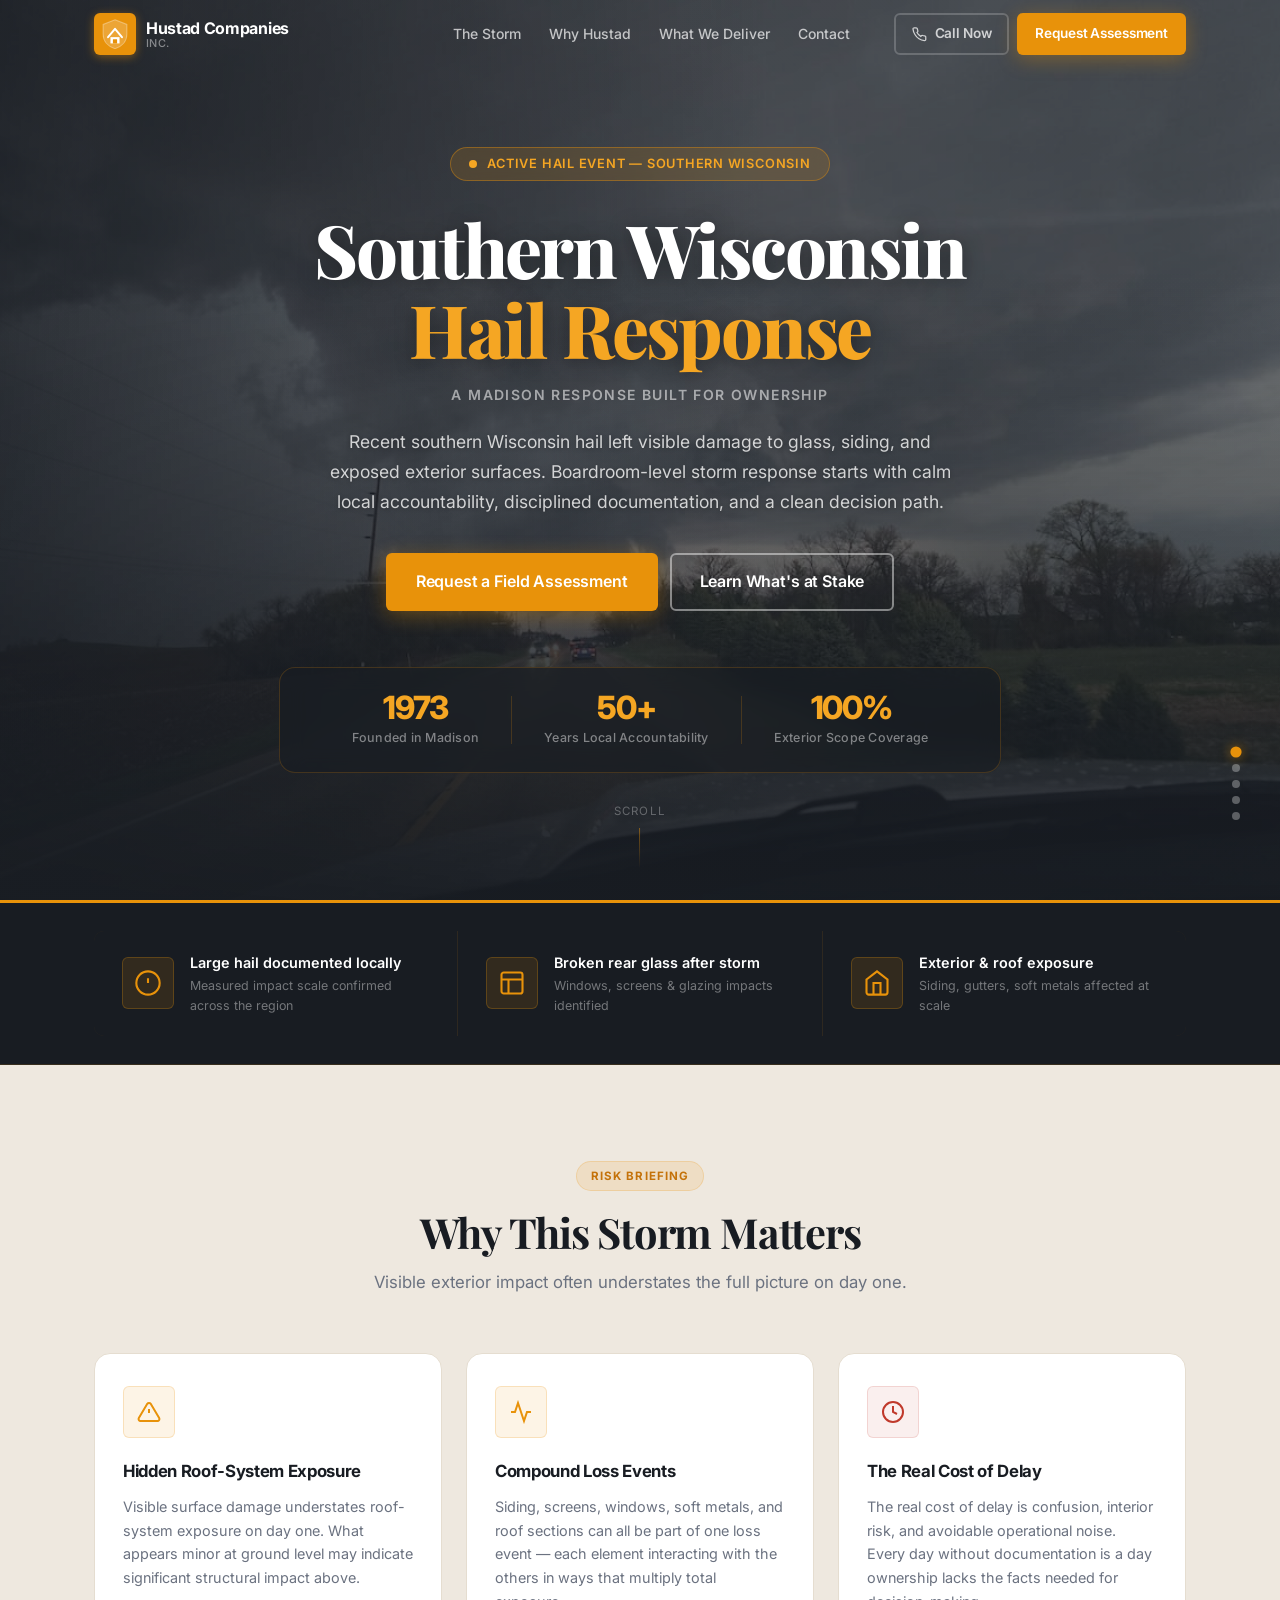
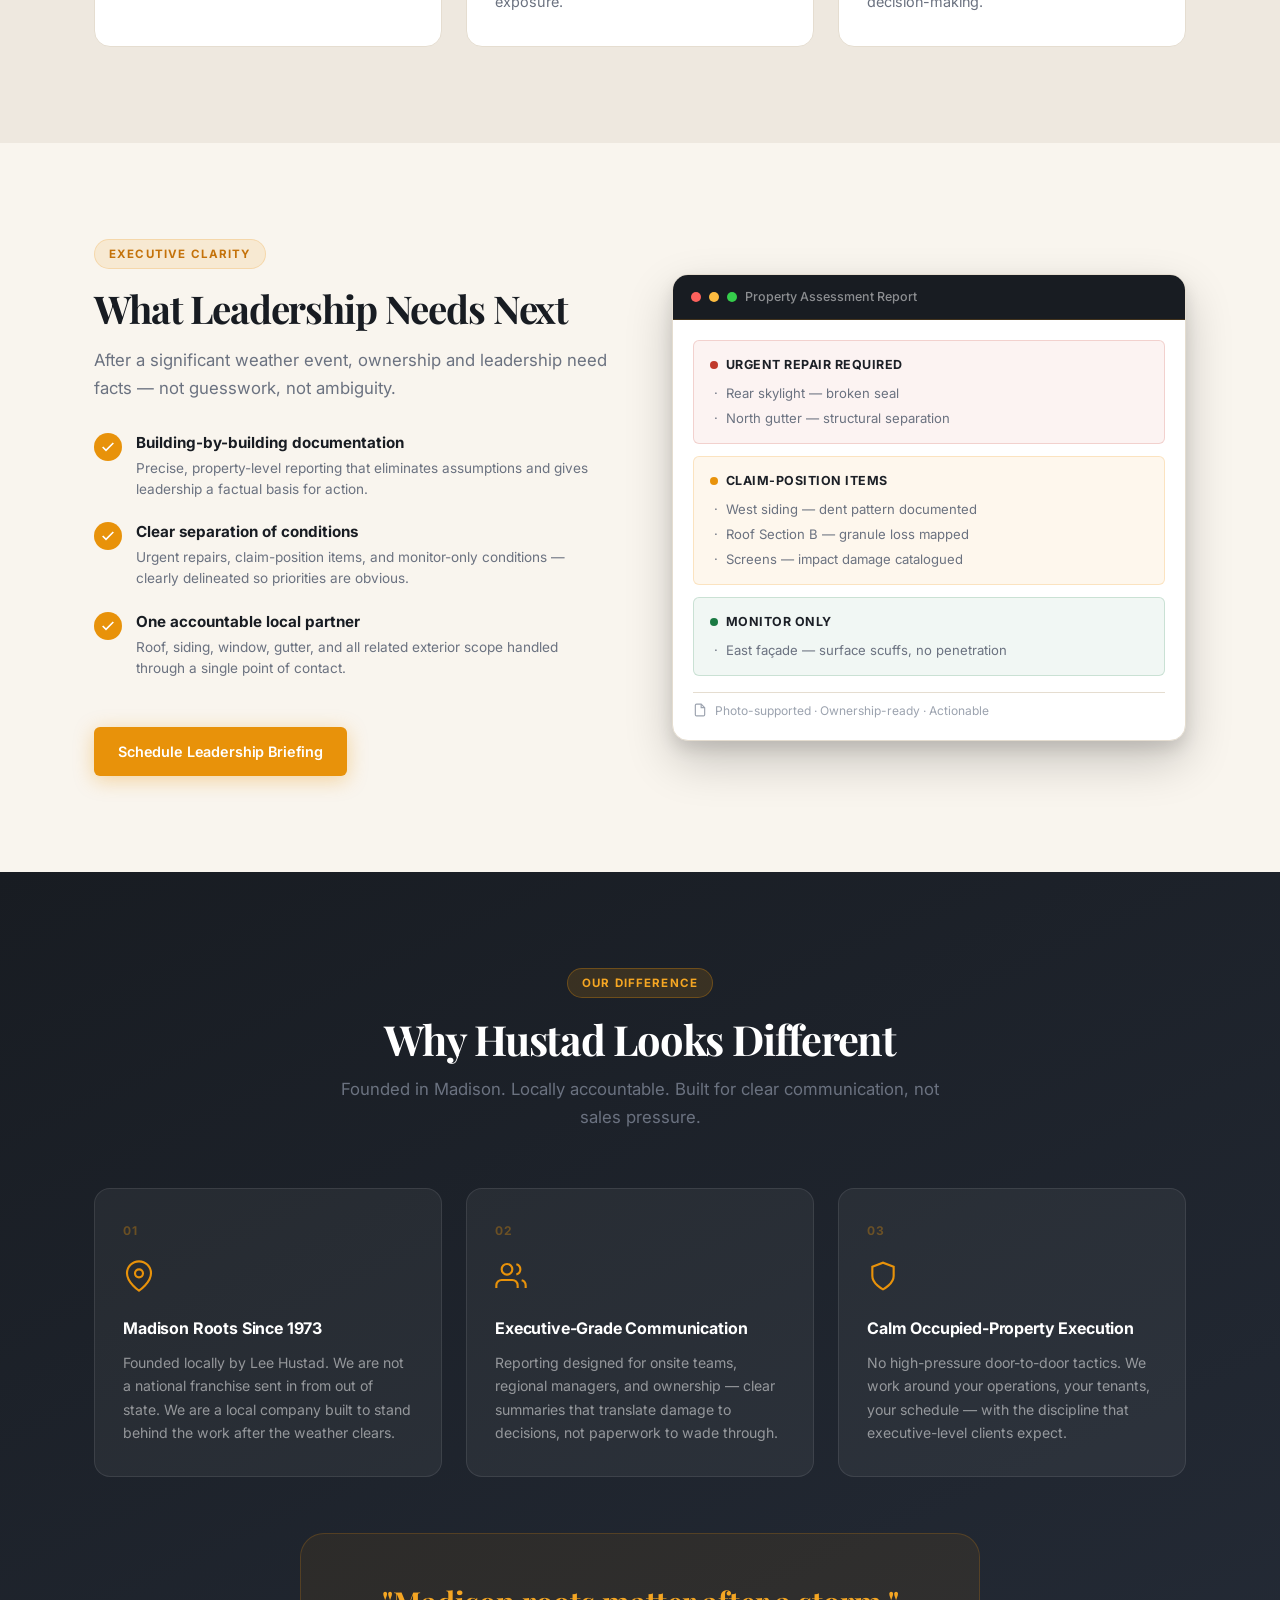
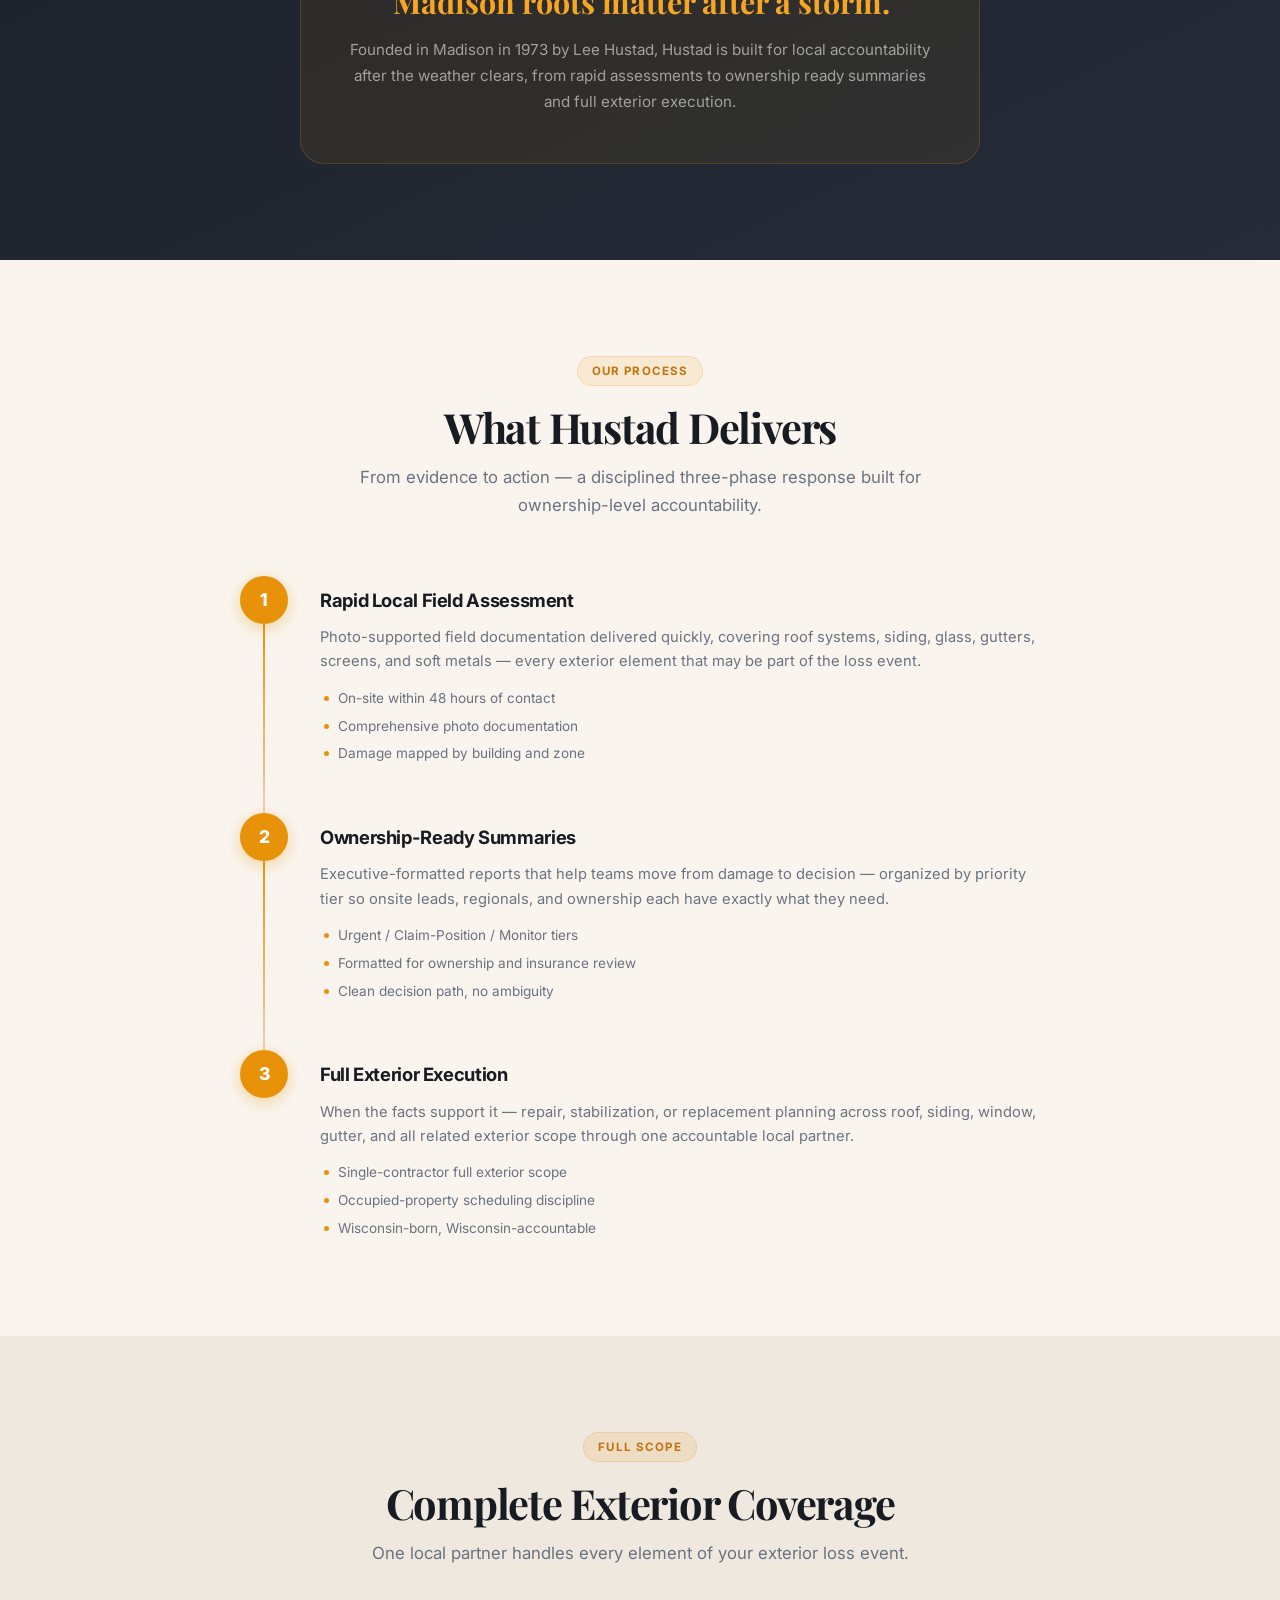
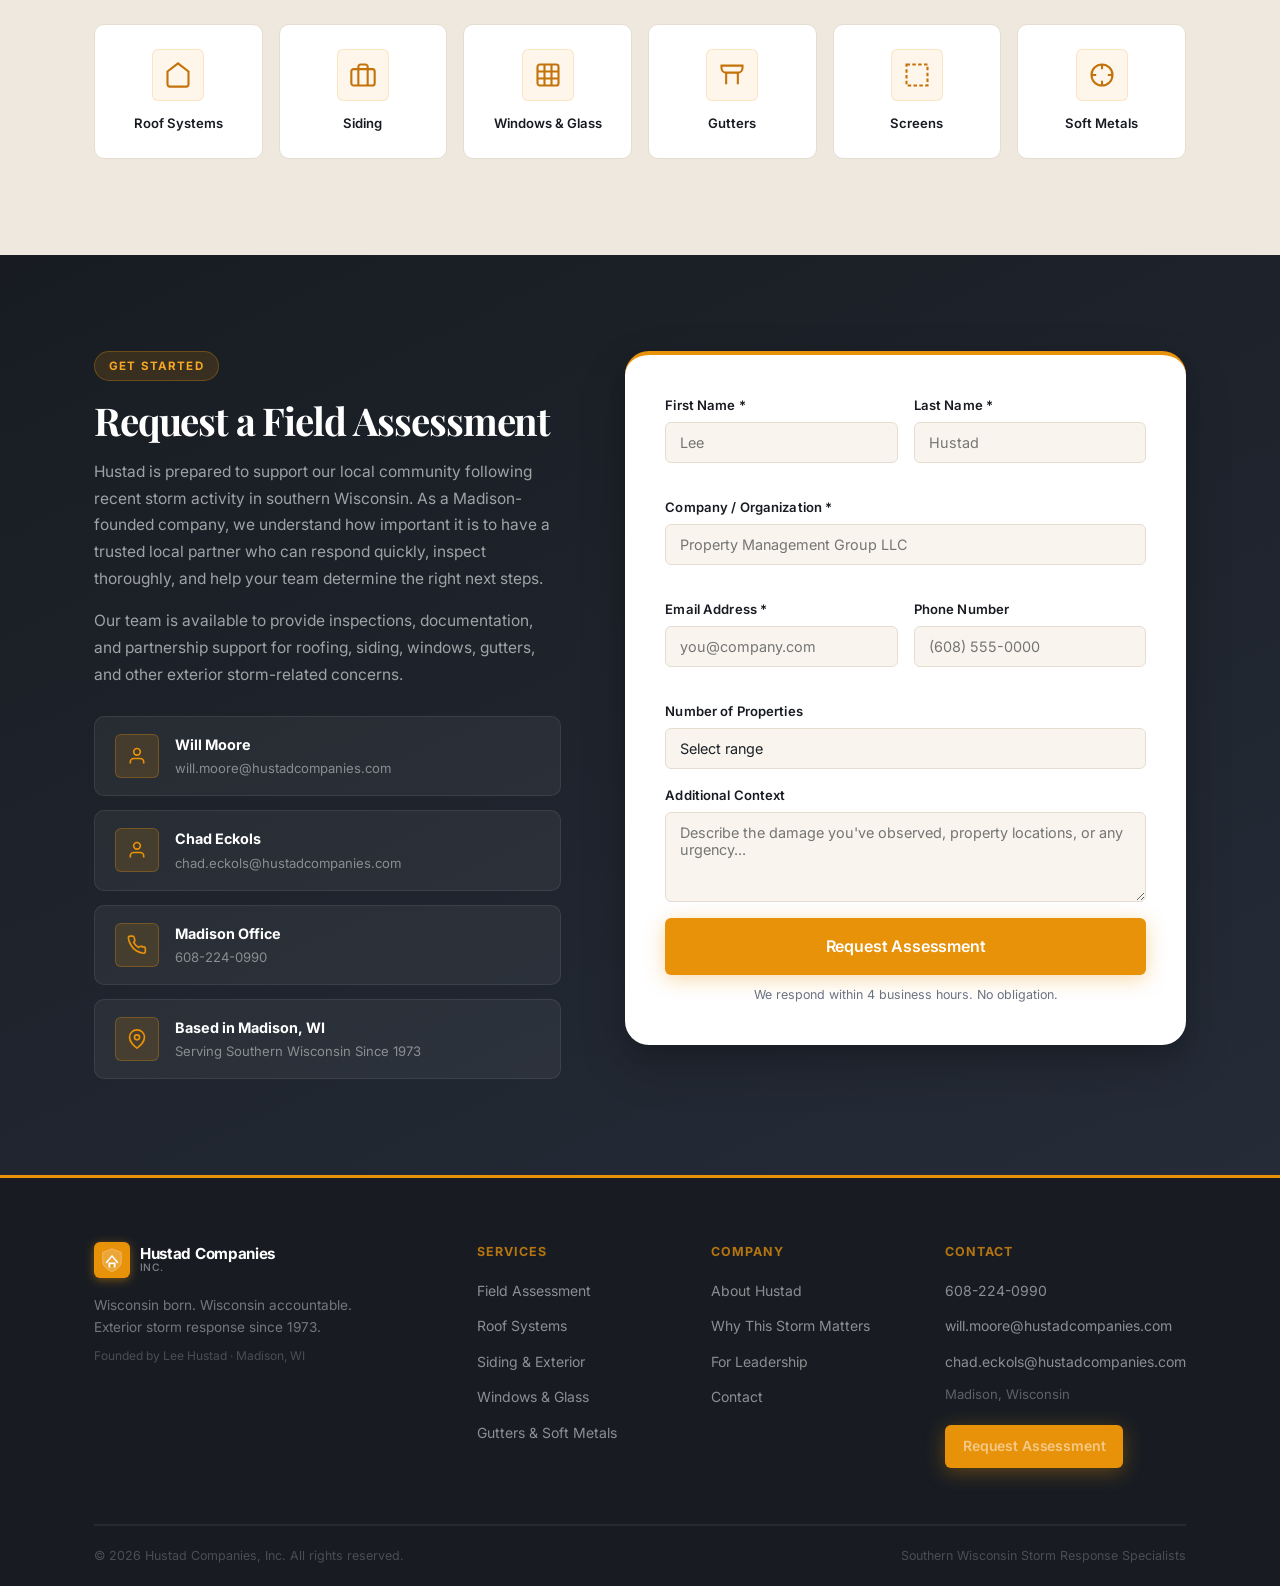
==== commit 9a14e7d0: "Update site copy and remove old Hustad website folder" ====
--- a/index.html
+++ b/index.html
@@ -278,7 +278,7 @@
       <div class="section__header section__header--light">
         <div class="section__tag section__tag--light">Our Difference</div>
         <h2>Why Hustad Looks Different</h2>
-        <p>Madison-founded. Locally accountable. Built for executive communication — not door-to-door pressure.</p>
+        <p>Founded in Madison. Locally accountable. Built for clear communication, not sales pressure.</p>
       </div>
       <div class="diff-grid">
         <div class="diff-card">
@@ -287,7 +287,7 @@
             <svg width="32" height="32" viewBox="0 0 24 24" fill="none" stroke="currentColor" stroke-width="1.6"><path d="M21 10c0 7-9 13-9 13s-9-6-9-13a9 9 0 0 1 18 0z"/><circle cx="12" cy="10" r="3"/></svg>
           </div>
           <h3>Madison Roots Since 1973</h3>
-          <p>Founded locally by Lee Hustad. We are not a national franchise dispatched from out of state — we are built for local accountability after the weather clears.</p>
+          <p>Founded locally by Lee Hustad. We are not a national franchise sent in from out of state. We are a local company built to stand behind the work after the weather clears.</p>
         </div>
         <div class="diff-card">
           <div class="diff-card__number">02</div>
@@ -310,7 +310,7 @@
         <div class="origin-block__quote">
           "Madison roots matter after a storm."
         </div>
-        <p>Founded in Madison in 1973 by Lee Hustad, Hustad is built for local accountability after the weather clears — from rapid assessments to ownership-ready summaries and full exterior execution.</p>
+        <p>Founded in Madison in 1973 by Lee Hustad, Hustad is built for local accountability after the weather clears, from rapid assessments to ownership ready summaries and full exterior execution.</p>
       </div>
     </div>
   </section>
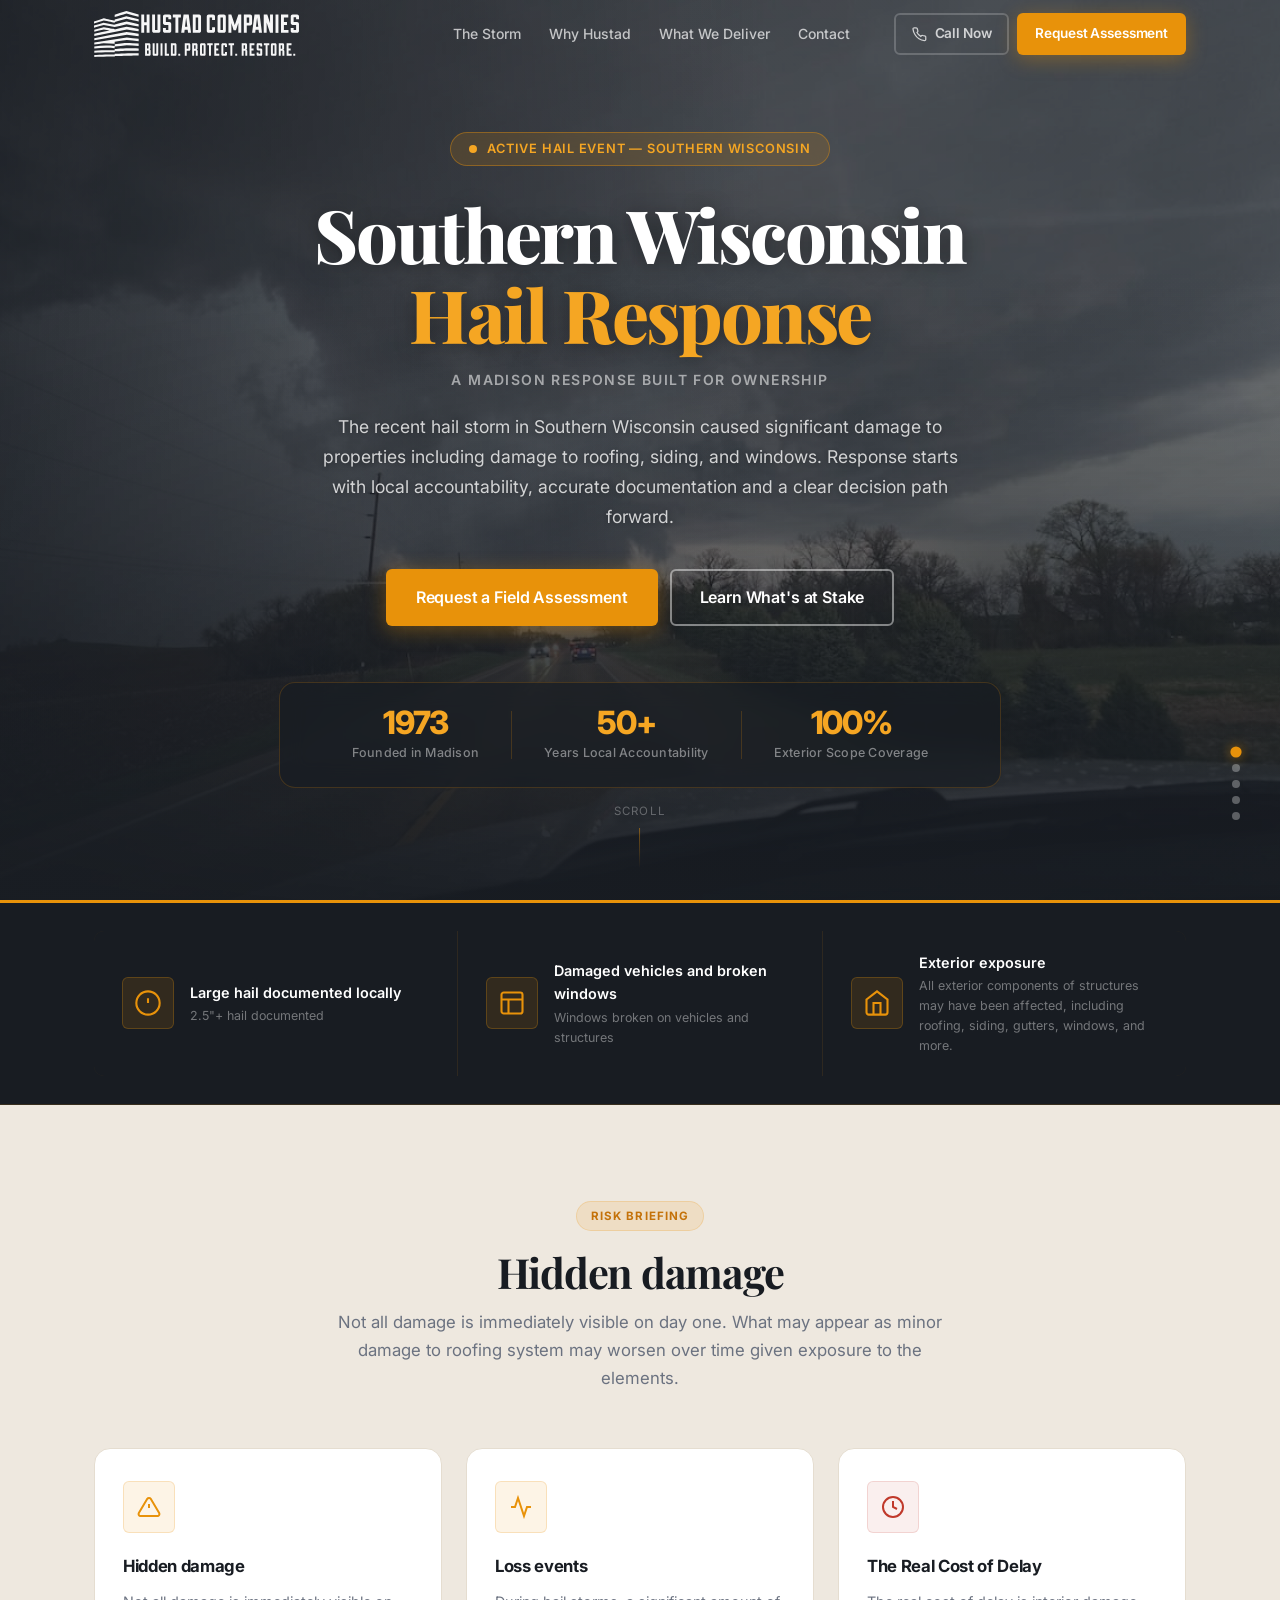
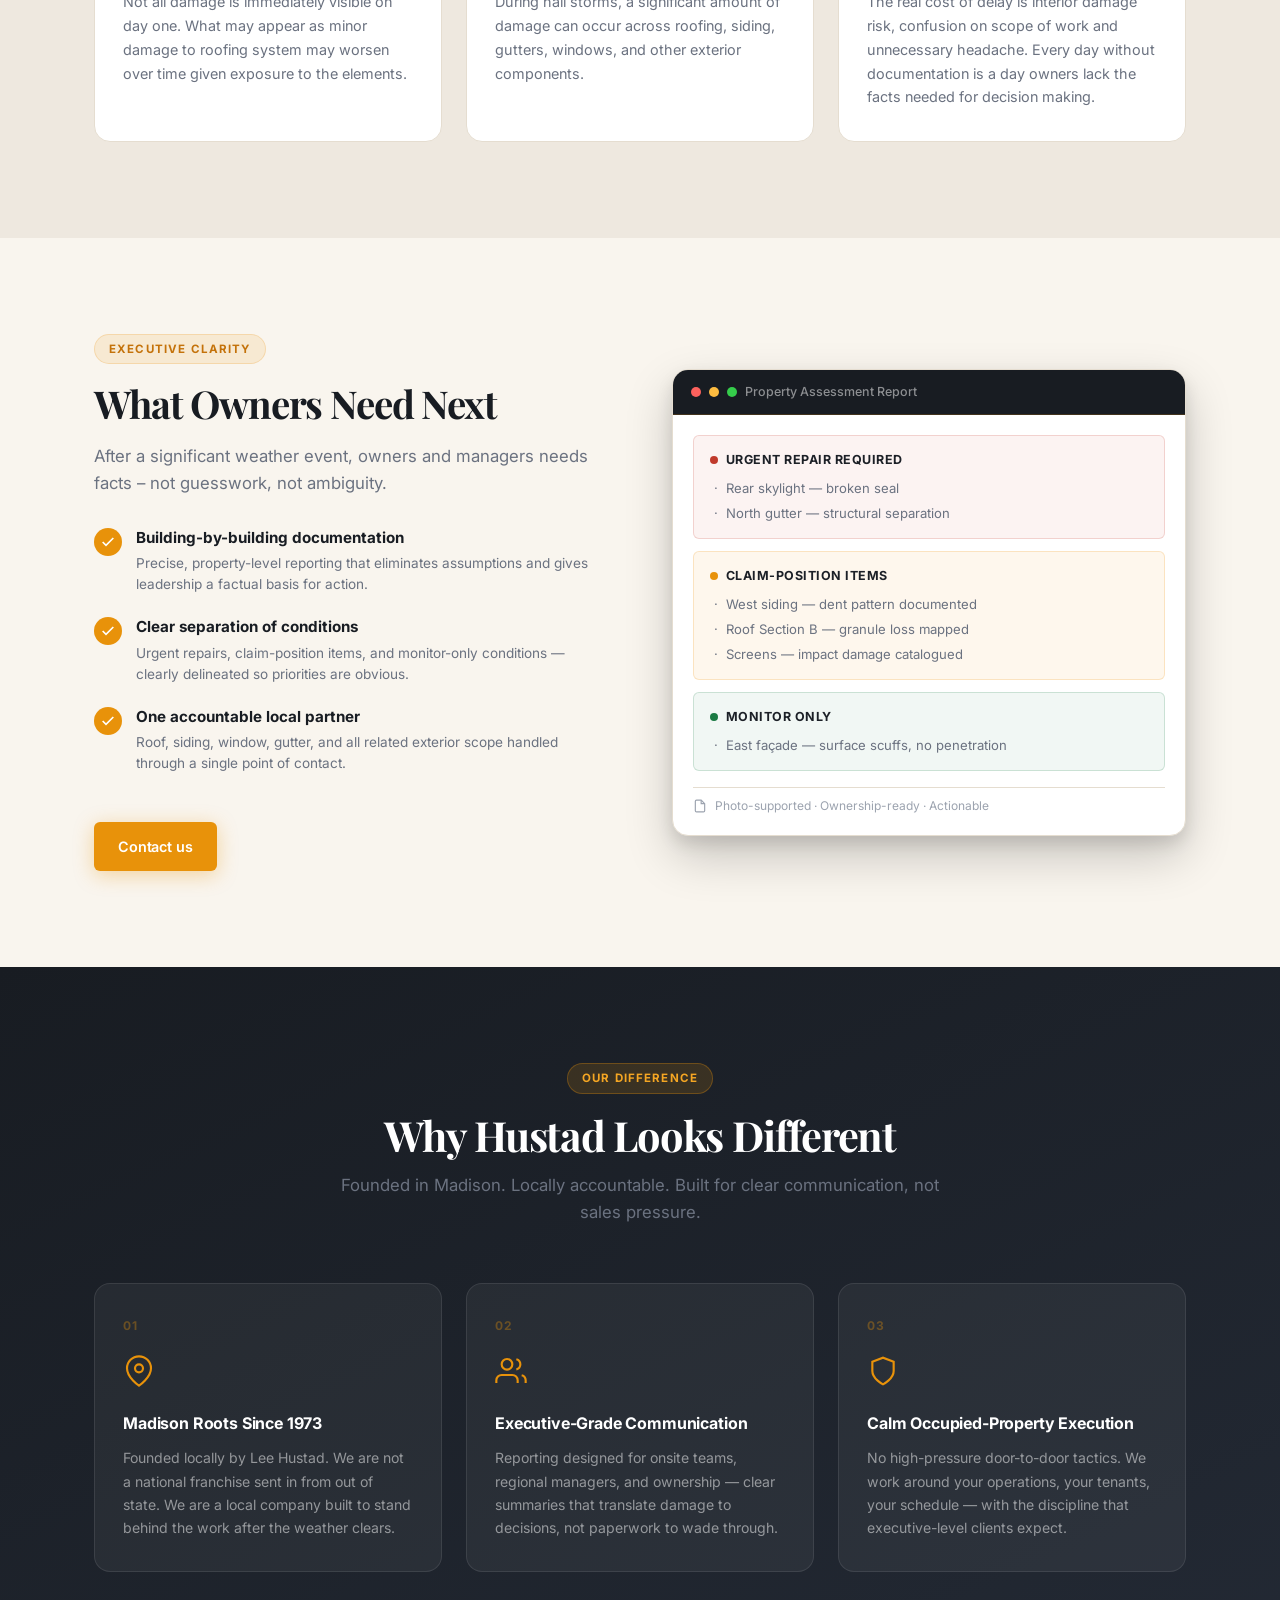
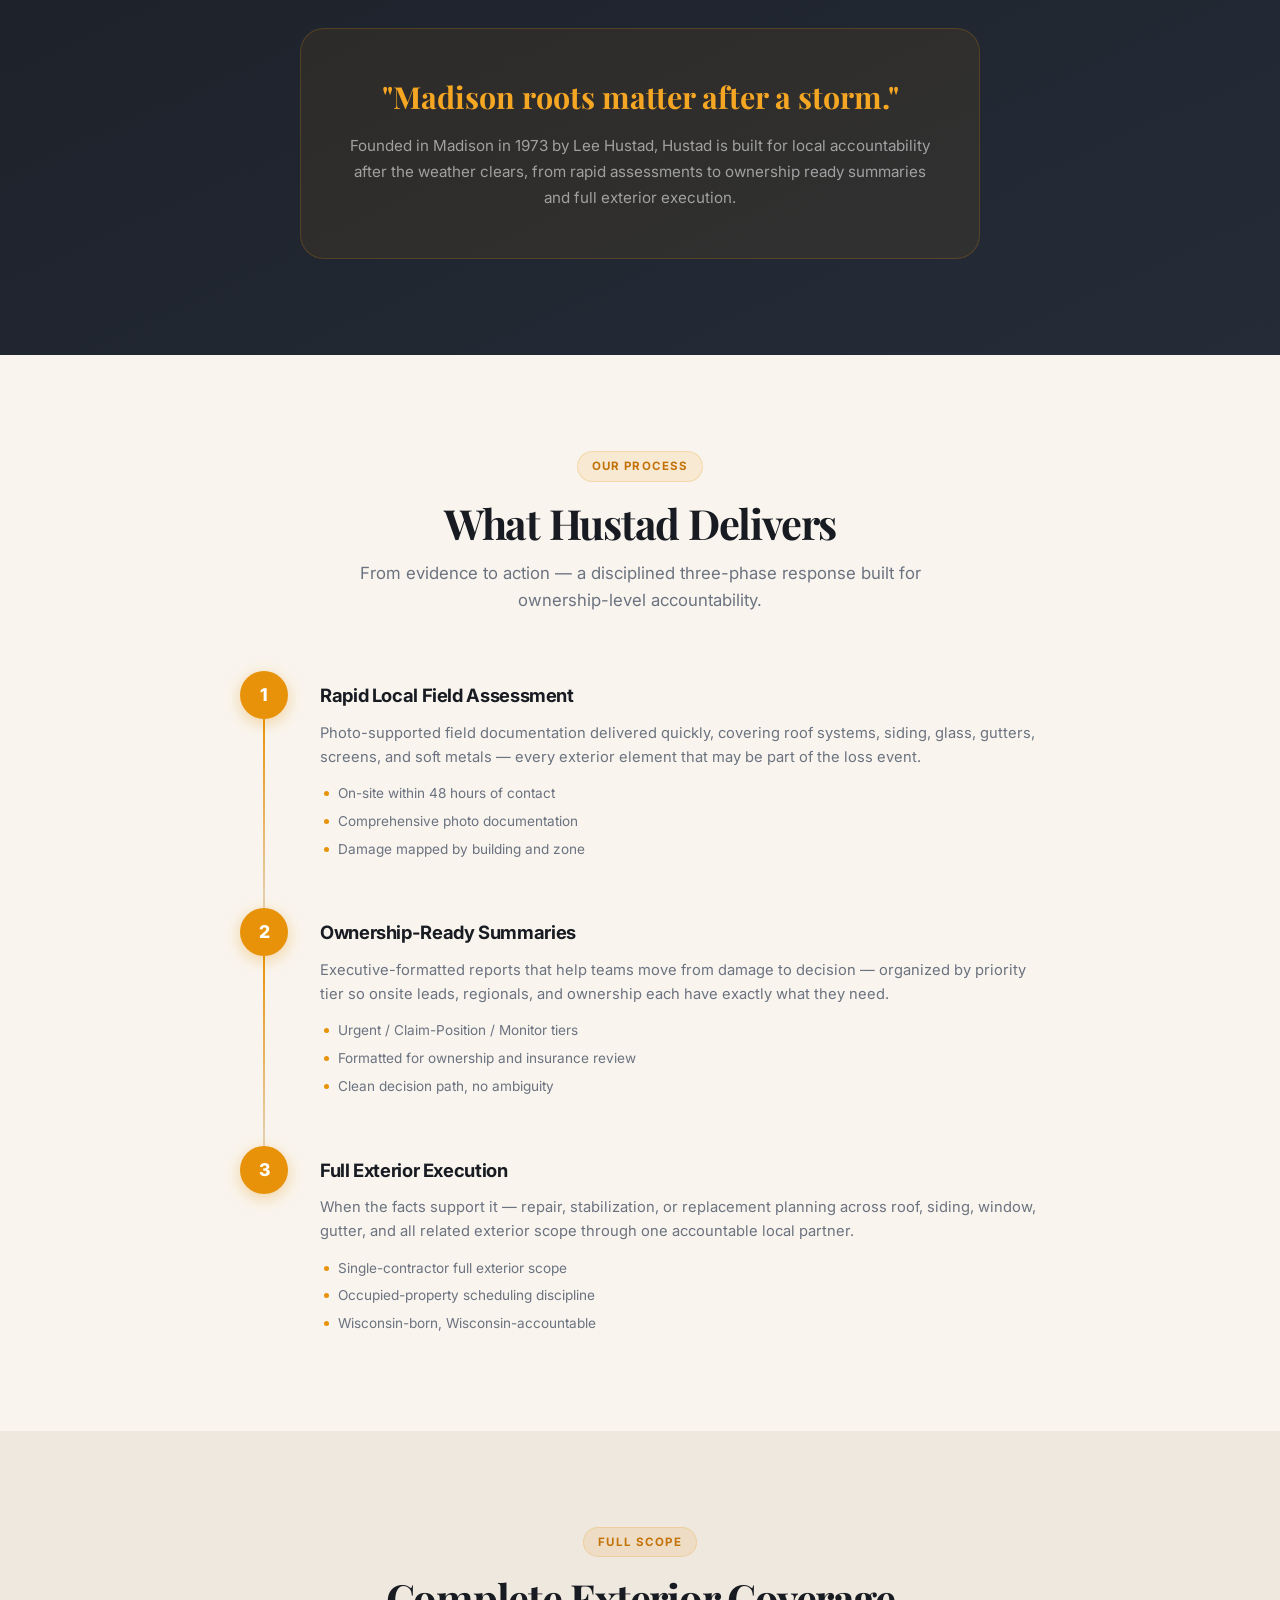
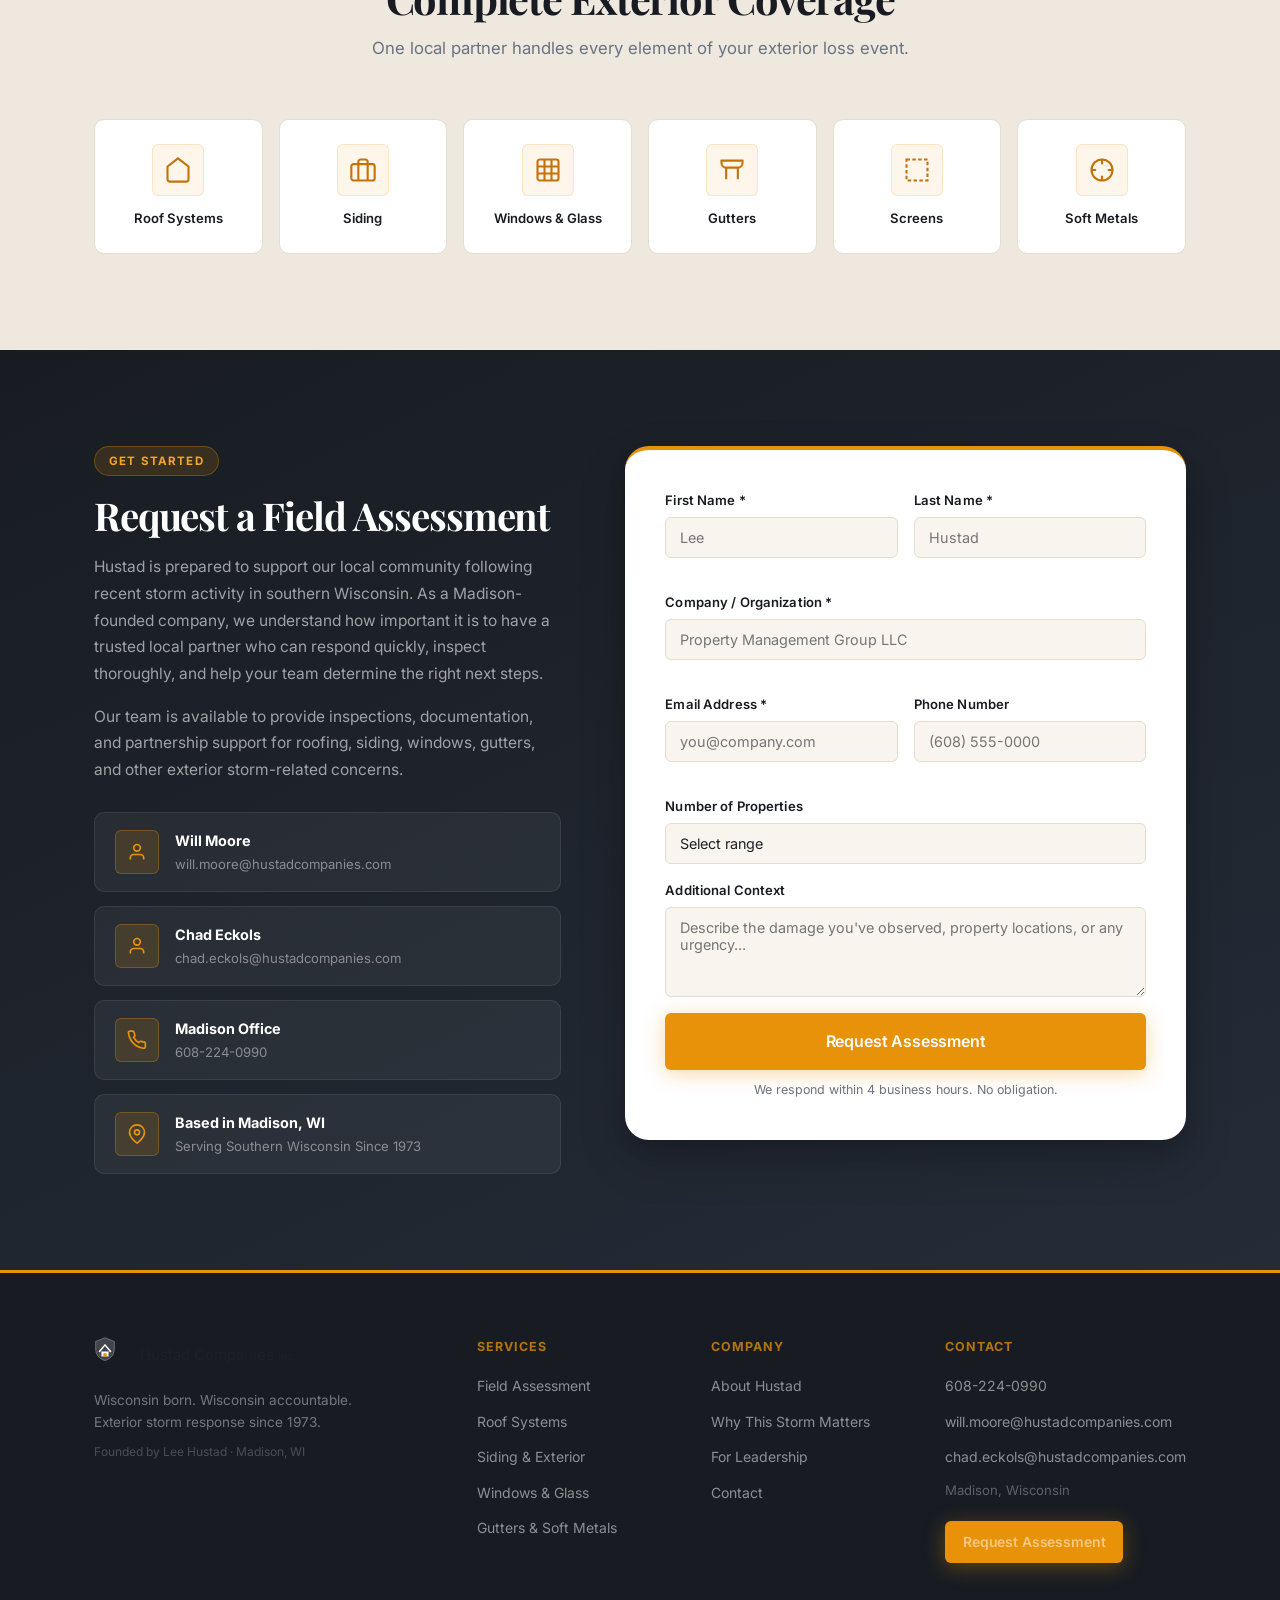
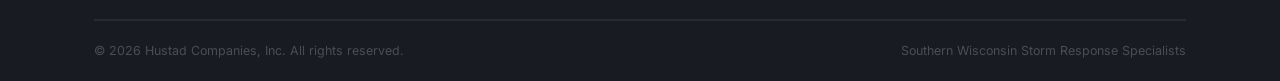
==== commit f8d44b11: "Add Hustad logo and update site copy" ====
--- a/index.html
+++ b/index.html
@@ -14,25 +14,8 @@
   <!-- ─── NAV ─── -->
   <header class="nav" id="nav">
     <div class="nav__inner">
-      <a class="nav__logo" href="#">
-        <div class="nav__logo-mark">
-          <svg width="28" height="30" viewBox="0 0 40 43" fill="none" xmlns="http://www.w3.org/2000/svg" aria-hidden="true">
-            <!-- Shield body -->
-            <path d="M20 1L37 7.8V21.5C37 32.5 29.5 39.8 20 42.5C10.5 39.8 3 32.5 3 21.5V7.8L20 1Z" fill="white" fill-opacity="0.18"/>
-            <!-- Roof / gable -->
-            <polyline points="10,26 20,14 30,26" stroke="white" stroke-width="2.8" stroke-linejoin="round" stroke-linecap="round" fill="none"/>
-            <!-- House walls -->
-            <rect x="13.5" y="26" width="13" height="9" fill="white"/>
-            <!-- Door -->
-            <rect x="17" y="29" width="6" height="6" rx="0.5" fill="#E8920A"/>
-            <!-- Shield border accent -->
-            <path d="M20 1L37 7.8V21.5C37 32.5 29.5 39.8 20 42.5C10.5 39.8 3 32.5 3 21.5V7.8L20 1Z" stroke="white" stroke-width="1.5" stroke-opacity="0.35" fill="none"/>
-          </svg>
-        </div>
-        <div class="nav__logo-text-group">
-          <span class="nav__logo-text">Hustad Companies</span>
-          <span class="nav__logo-sub">Inc.</span>
-        </div>
+      <a class="nav__logo" href="#" aria-label="Hustad Companies home">
+        <img class="nav__logo-image" src="images/hustad-logo.svg" alt="Hustad Companies" />
       </a>
       <nav class="nav__links" id="navLinks">
         <a href="#why-storm">The Storm</a>
@@ -83,9 +66,9 @@
       </h1>
       <p class="hero__sub">A Madison Response Built for Ownership</p>
       <p class="hero__body">
-        Recent southern Wisconsin hail left visible damage to glass, siding, and exposed exterior
-        surfaces. Boardroom-level storm response starts with calm local accountability, disciplined
-        documentation, and a clean decision path.
+        The recent hail storm in Southern Wisconsin caused significant damage to properties including
+        damage to roofing, siding, and windows. Response starts with local accountability, accurate
+        documentation and a clear decision path forward.
       </p>
       <div class="hero__actions">
         <a href="#contact" class="btn btn--primary btn--lg">Request a Field Assessment</a>
@@ -124,7 +107,7 @@
           </div>
           <div>
             <strong>Large hail documented locally</strong>
-            <span>Measured impact scale confirmed across the region</span>
+            <span>2.5&quot;+ hail documented</span>
           </div>
         </div>
         <div class="impact-item">
@@ -132,8 +115,8 @@
             <svg width="28" height="28" viewBox="0 0 24 24" fill="none" stroke="currentColor" stroke-width="1.8"><rect x="3" y="3" width="18" height="18" rx="2"/><path d="M3 9h18M9 21V9"/></svg>
           </div>
           <div>
-            <strong>Broken rear glass after storm</strong>
-            <span>Windows, screens &amp; glazing impacts identified</span>
+            <strong>Damaged vehicles and broken windows</strong>
+            <span>Windows broken on vehicles and structures</span>
           </div>
         </div>
         <div class="impact-item">
@@ -141,8 +124,8 @@
             <svg width="28" height="28" viewBox="0 0 24 24" fill="none" stroke="currentColor" stroke-width="1.8"><path d="M3 9l9-7 9 7v11a2 2 0 0 1-2 2H5a2 2 0 0 1-2-2z"/><polyline points="9 22 9 12 15 12 15 22"/></svg>
           </div>
           <div>
-            <strong>Exterior &amp; roof exposure</strong>
-            <span>Siding, gutters, soft metals affected at scale</span>
+            <strong>Exterior exposure</strong>
+            <span>All exterior components of structures may have been affected, including roofing, siding, gutters, windows, and more.</span>
           </div>
         </div>
       </div>
@@ -154,30 +137,30 @@
     <div class="container">
       <div class="section__header">
         <div class="section__tag">Risk Briefing</div>
-        <h2>Why This Storm Matters</h2>
-        <p>Visible exterior impact often understates the full picture on day one.</p>
+        <h2>Hidden damage</h2>
+        <p>Not all damage is immediately visible on day one. What may appear as minor damage to roofing system may worsen over time given exposure to the elements.</p>
       </div>
       <div class="cards-grid">
         <div class="card card--accent">
           <div class="card__icon card__icon--amber">
             <svg width="24" height="24" viewBox="0 0 24 24" fill="none" stroke="currentColor" stroke-width="2"><path d="M10.29 3.86L1.82 18a2 2 0 0 0 1.71 3h16.94a2 2 0 0 0 1.71-3L13.71 3.86a2 2 0 0 0-3.42 0z"/><line x1="12" y1="9" x2="12" y2="13"/><line x1="12" y1="17" x2="12.01" y2="17"/></svg>
           </div>
-          <h3>Hidden Roof-System Exposure</h3>
-          <p>Visible surface damage understates roof-system exposure on day one. What appears minor at ground level may indicate significant structural impact above.</p>
+          <h3>Hidden damage</h3>
+          <p>Not all damage is immediately visible on day one. What may appear as minor damage to roofing system may worsen over time given exposure to the elements.</p>
         </div>
         <div class="card card--accent">
           <div class="card__icon card__icon--amber">
             <svg width="24" height="24" viewBox="0 0 24 24" fill="none" stroke="currentColor" stroke-width="2"><polyline points="22 12 18 12 15 21 9 3 6 12 2 12"/></svg>
           </div>
-          <h3>Compound Loss Events</h3>
-          <p>Siding, screens, windows, soft metals, and roof sections can all be part of one loss event — each element interacting with the others in ways that multiply total exposure.</p>
+          <h3>Loss events</h3>
+          <p>During hail storms, a significant amount of damage can occur across roofing, siding, gutters, windows, and other exterior components.</p>
         </div>
         <div class="card card--accent">
           <div class="card__icon card__icon--red">
             <svg width="24" height="24" viewBox="0 0 24 24" fill="none" stroke="currentColor" stroke-width="2"><circle cx="12" cy="12" r="10"/><polyline points="12 6 12 12 16 14"/></svg>
           </div>
           <h3>The Real Cost of Delay</h3>
-          <p>The real cost of delay is confusion, interior risk, and avoidable operational noise. Every day without documentation is a day ownership lacks the facts needed for decision-making.</p>
+          <p>The real cost of delay is interior damage risk, confusion on scope of work and unnecessary headache. Every day without documentation is a day owners lack the facts needed for decision making.</p>
         </div>
       </div>
     </div>
@@ -189,8 +172,8 @@
       <div class="two-col">
         <div class="two-col__text">
           <div class="section__tag">Executive Clarity</div>
-          <h2>What Leadership Needs Next</h2>
-          <p class="lead">After a significant weather event, ownership and leadership need facts — not guesswork, not ambiguity.</p>
+          <h2>What Owners Need Next</h2>
+          <p class="lead">After a significant weather event, owners and managers needs facts – not guesswork, not ambiguity.</p>
           <ul class="check-list">
             <li>
               <div class="check-list__icon">
@@ -220,7 +203,7 @@
               </div>
             </li>
           </ul>
-          <a href="#contact" class="btn btn--primary btn--md mt-1">Schedule Leadership Briefing</a>
+          <a href="#contact" class="btn btn--primary btn--md mt-1">Contact us</a>
         </div>
         <div class="two-col__visual">
           <div class="visual-card">
--- a/styles.css
+++ b/styles.css
@@ -154,47 +154,23 @@
 .nav__logo {
   display: flex;
   align-items: center;
-  gap: 10px;
   flex-shrink: 0;
-}
-
-.nav__logo-mark {
-  width: 42px;
-  height: 42px;
-  background: var(--amber);
-  border-radius: var(--radius-sm);
-  display: flex;
-  align-items: center;
-  justify-content: center;
-  flex-shrink: 0;
-  box-shadow: 0 2px 10px rgba(232,146,10,.45);
-  transition: box-shadow var(--transition);
-}
-
-.nav__logo:hover .nav__logo-mark {
-  box-shadow: 0 4px 18px rgba(232,146,10,.6);
-}
-
-.nav__logo-text-group {
-  display: flex;
-  flex-direction: column;
-  line-height: 1.15;
-}
-
-.nav__logo-text {
-  font-weight: 700;
-  font-size: 1rem;
-  color: var(--white);
-  letter-spacing: -.02em;
-  white-space: nowrap;
-}
-
-.nav__logo-sub {
-  font-size: .68rem;
-  font-weight: 500;
-  color: rgba(255,255,255,.45);
-  letter-spacing: .04em;
-  text-transform: uppercase;
+  padding: 8px 0;
+}
+
+.nav__logo-image {
+  display: block;
+  width: auto;
+  height: 46px;
+  max-width: min(280px, 34vw);
+  filter: brightness(0) invert(1);
+  opacity: .96;
+  transition: opacity var(--transition), transform var(--transition);
+}
+
+.nav__logo:hover .nav__logo-image {
+  opacity: 1;
+  transform: translateY(-1px);
 }
 
 .nav__links {
@@ -1333,11 +1309,14 @@
 
 /* ── RESPONSIVE ── */
 @media (max-width: 1024px) {
+  .nav__logo-image { height: 40px; max-width: 240px; }
   .scope-grid { grid-template-columns: repeat(3, 1fr); }
   .footer__grid { grid-template-columns: 1fr 1fr; gap: 32px; }
 }
 
 @media (max-width: 768px) {
+  .nav__inner { gap: 16px; }
+  .nav__logo-image { height: 36px; max-width: 210px; }
   .nav__links,
   .nav__cta-group { display: none; }
 
@@ -1384,6 +1363,7 @@
 }
 
 @media (max-width: 480px) {
+  .nav__logo-image { height: 30px; max-width: 170px; }
   .scope-grid { grid-template-columns: repeat(2, 1fr); }
   .hero { padding: 90px 20px 70px; }
   .container { padding: 0 18px; }
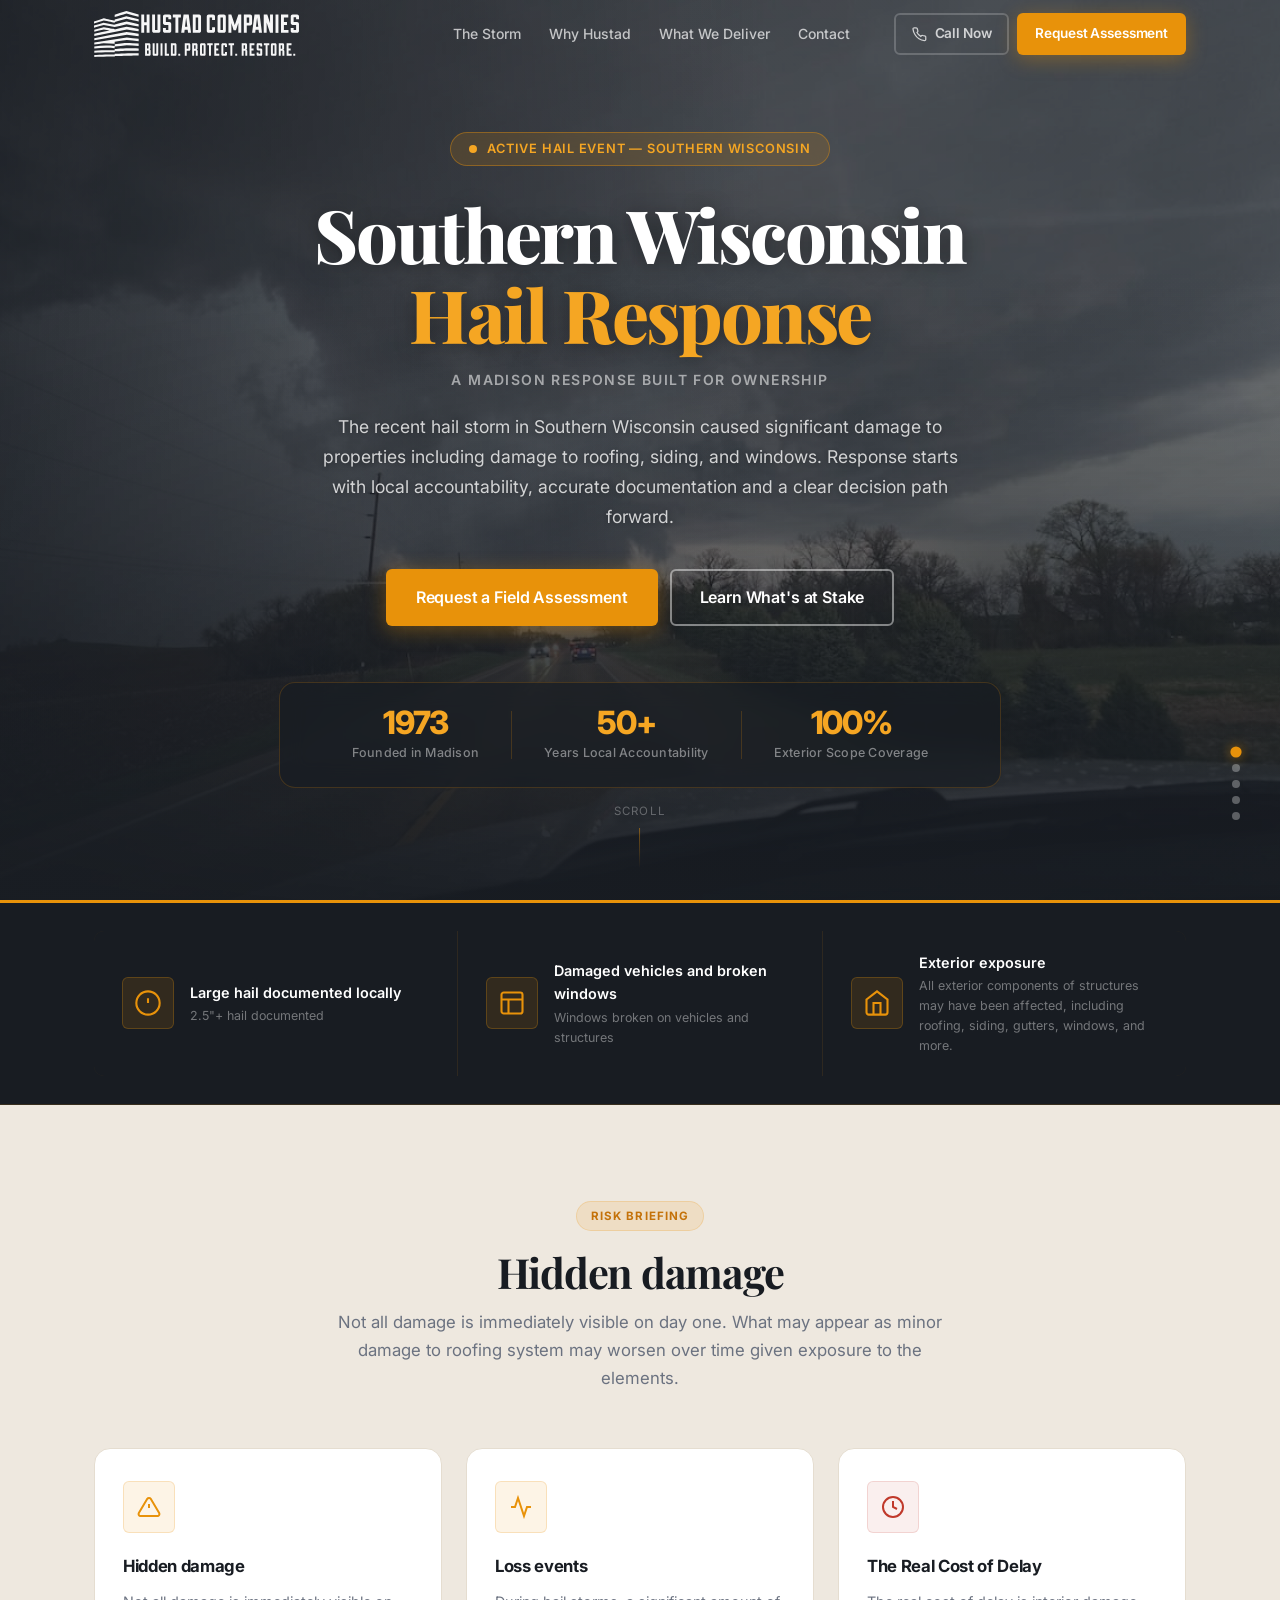
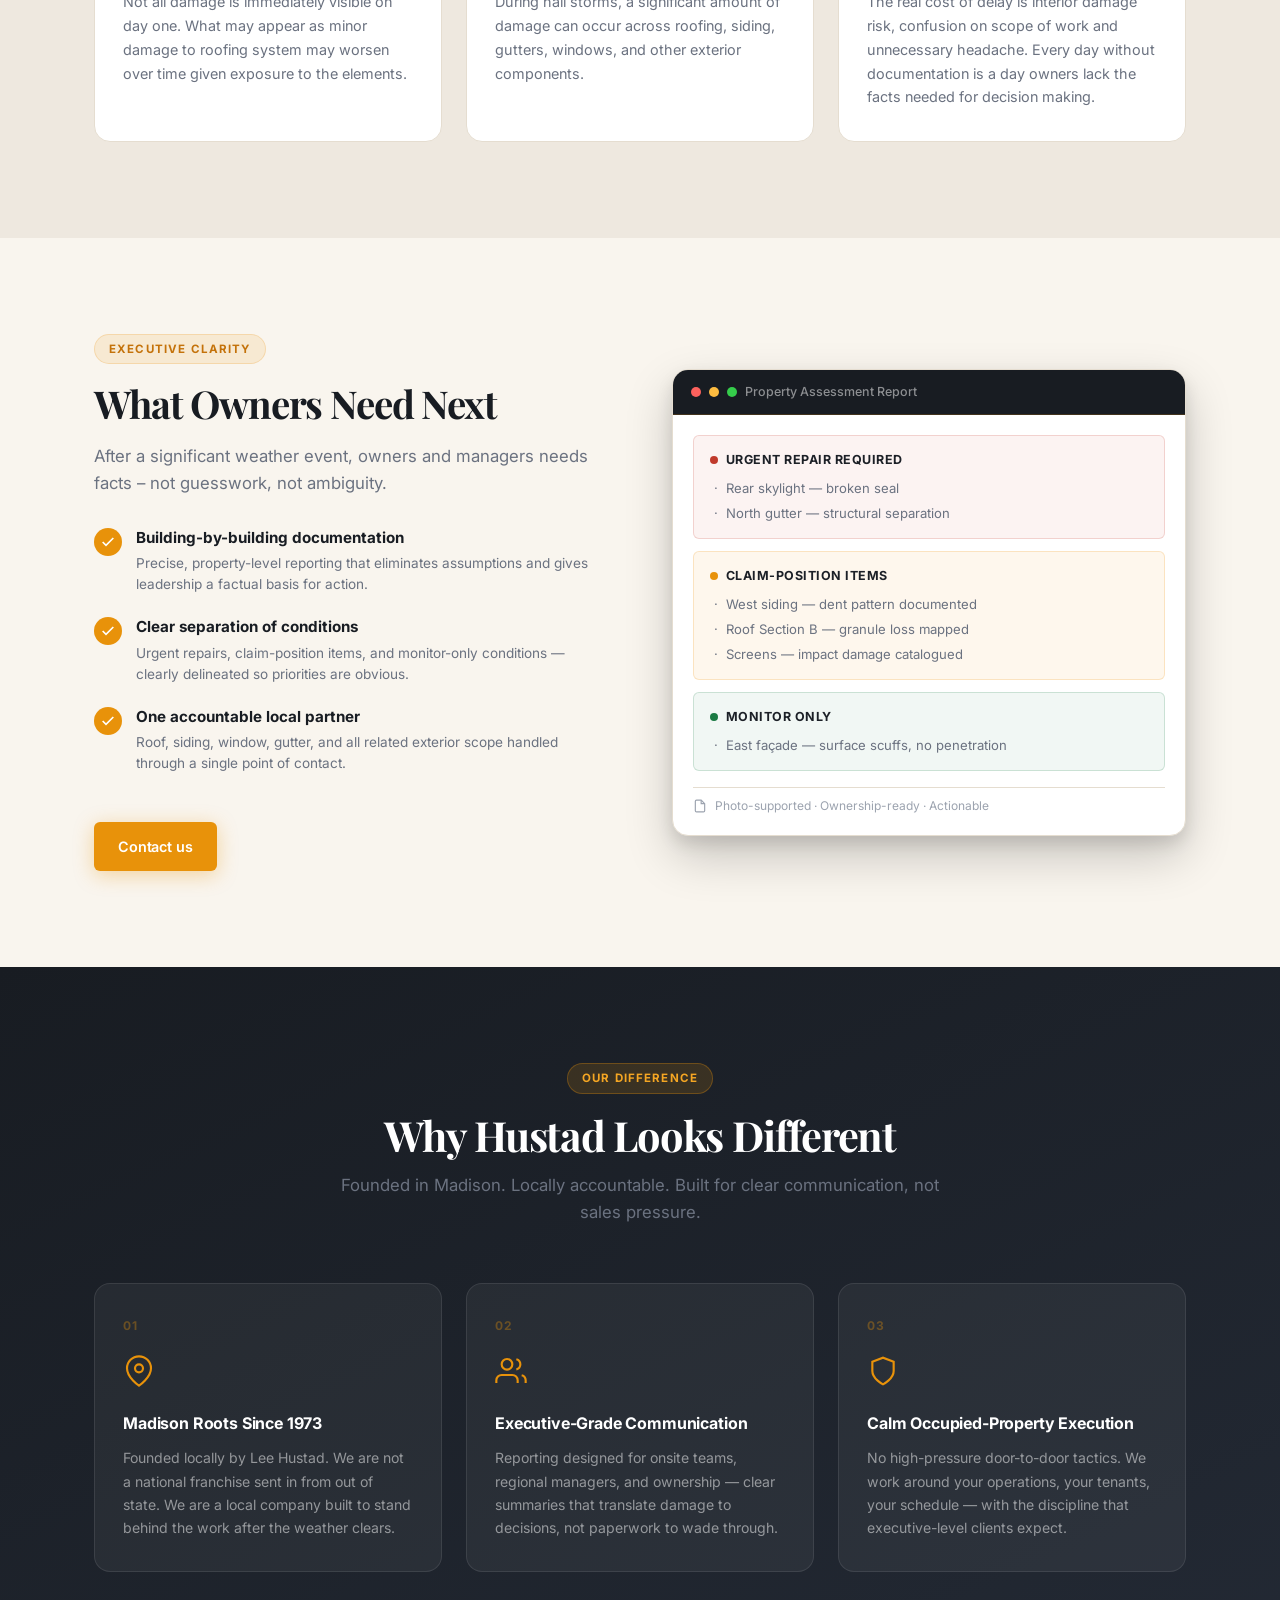
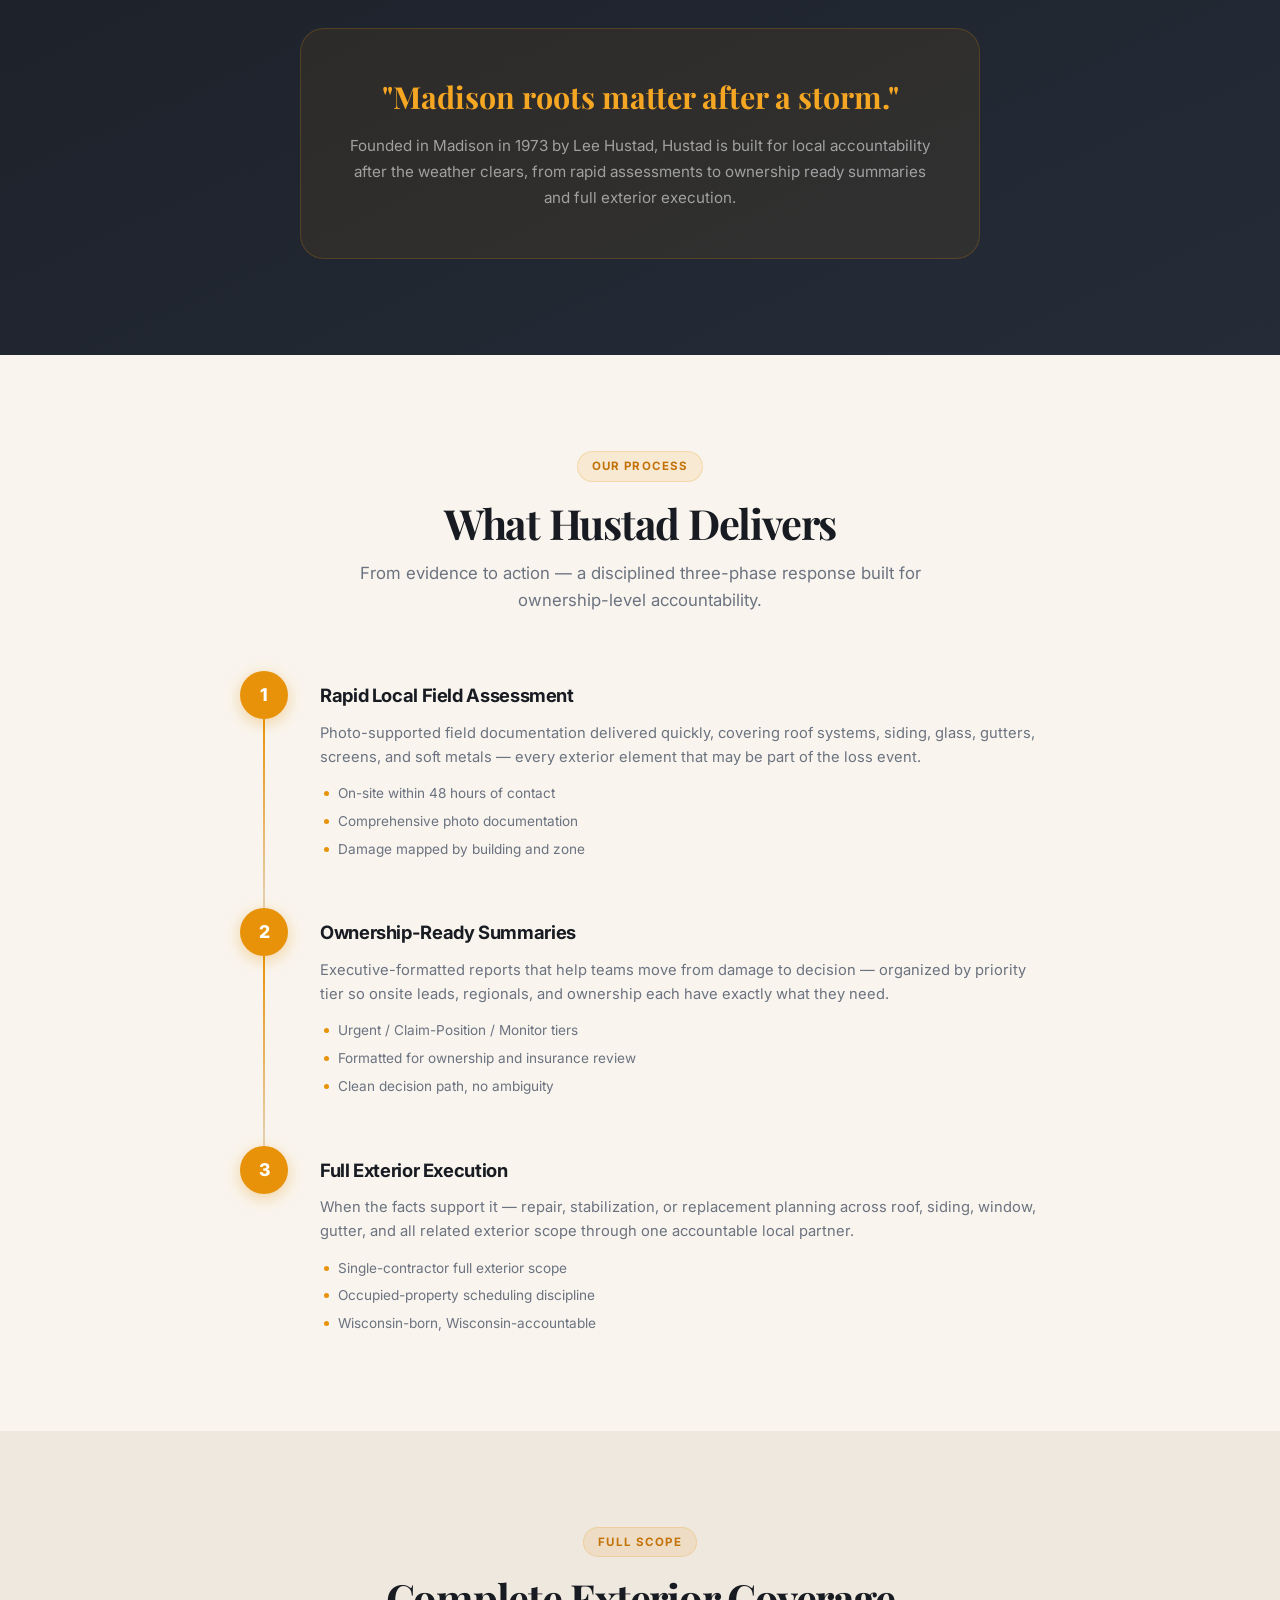
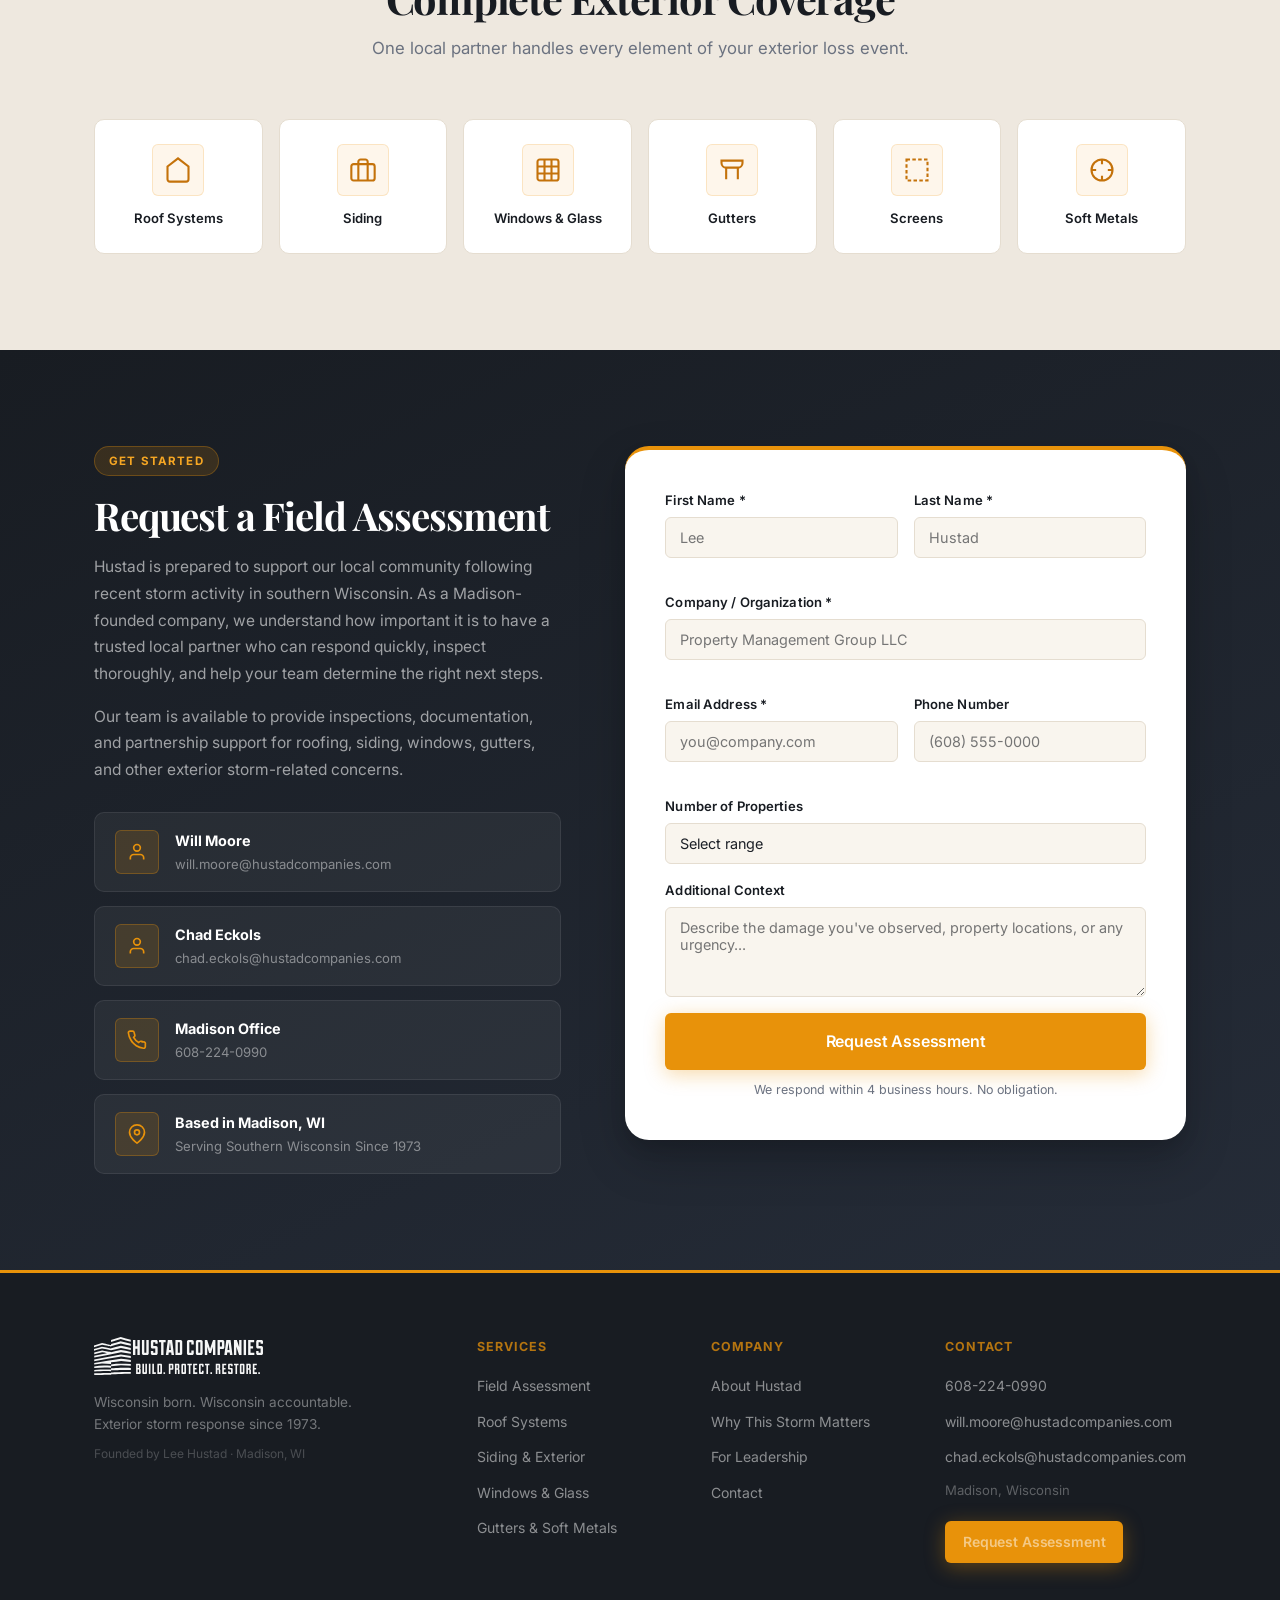
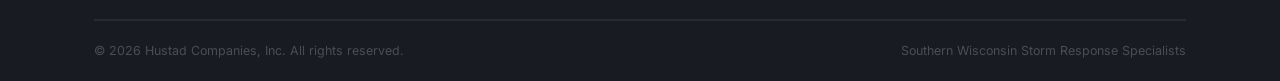
==== commit 905d22e0: "Update footer logo branding" ====
--- a/index.html
+++ b/index.html
@@ -523,19 +523,7 @@
       <div class="footer__grid">
         <div class="footer__brand">
           <div class="footer__logo">
-            <div class="nav__logo-mark">
-              <svg width="22" height="24" viewBox="0 0 40 43" fill="none" xmlns="http://www.w3.org/2000/svg" aria-hidden="true">
-                <path d="M20 1L37 7.8V21.5C37 32.5 29.5 39.8 20 42.5C10.5 39.8 3 32.5 3 21.5V7.8L20 1Z" fill="white" fill-opacity="0.18"/>
-                <polyline points="10,26 20,14 30,26" stroke="white" stroke-width="2.8" stroke-linejoin="round" stroke-linecap="round" fill="none"/>
-                <rect x="13.5" y="26" width="13" height="9" fill="white"/>
-                <rect x="17" y="29" width="6" height="6" rx="0.5" fill="#E8920A"/>
-                <path d="M20 1L37 7.8V21.5C37 32.5 29.5 39.8 20 42.5C10.5 39.8 3 32.5 3 21.5V7.8L20 1Z" stroke="white" stroke-width="1.5" stroke-opacity="0.35" fill="none"/>
-              </svg>
-            </div>
-            <div class="nav__logo-text-group">
-              <span class="nav__logo-text">Hustad Companies</span>
-              <span class="nav__logo-sub">Inc.</span>
-            </div>
+            <img class="footer__logo-image" src="images/hustad-logo.svg" alt="Hustad Companies" />
           </div>
           <p>Wisconsin born. Wisconsin accountable.<br />Exterior storm response since 1973.</p>
           <p class="footer__founding">Founded by Lee Hustad · Madison, WI</p>
--- a/styles.css
+++ b/styles.css
@@ -1201,15 +1201,17 @@
 .footer__brand { max-width: 280px; }
 
 .footer__logo {
-  display: flex;
-  align-items: center;
-  gap: 10px;
   margin-bottom: 16px;
 }
 
-.footer__logo .nav__logo-mark { width: 36px; height: 36px; }
-.footer__logo .nav__logo-text { font-size: .95rem; }
-.footer__logo .nav__logo-sub  { font-size: .64rem; }
+.footer__logo-image {
+  display: block;
+  width: auto;
+  height: 38px;
+  max-width: 220px;
+  filter: brightness(0) invert(1);
+  opacity: .96;
+}
 
 .footer__brand p {
   color: rgba(255,255,255,.4);
